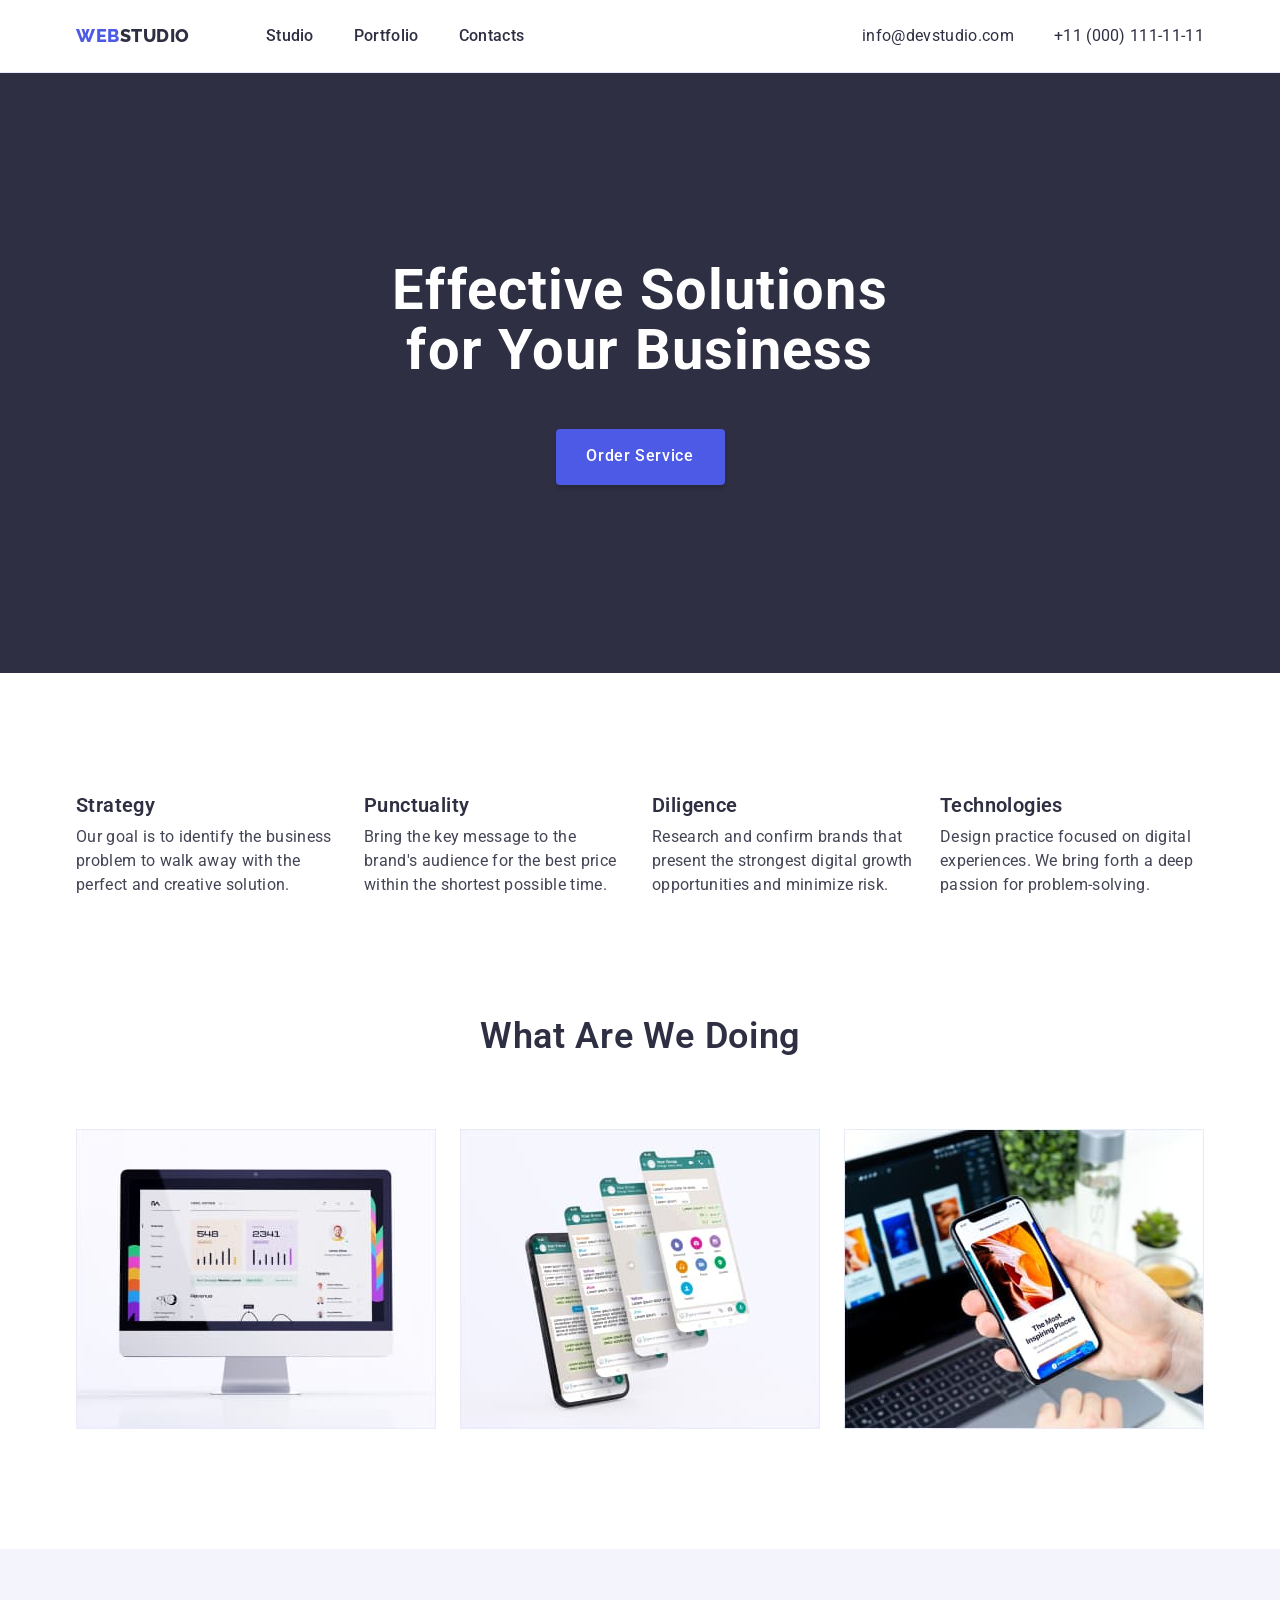
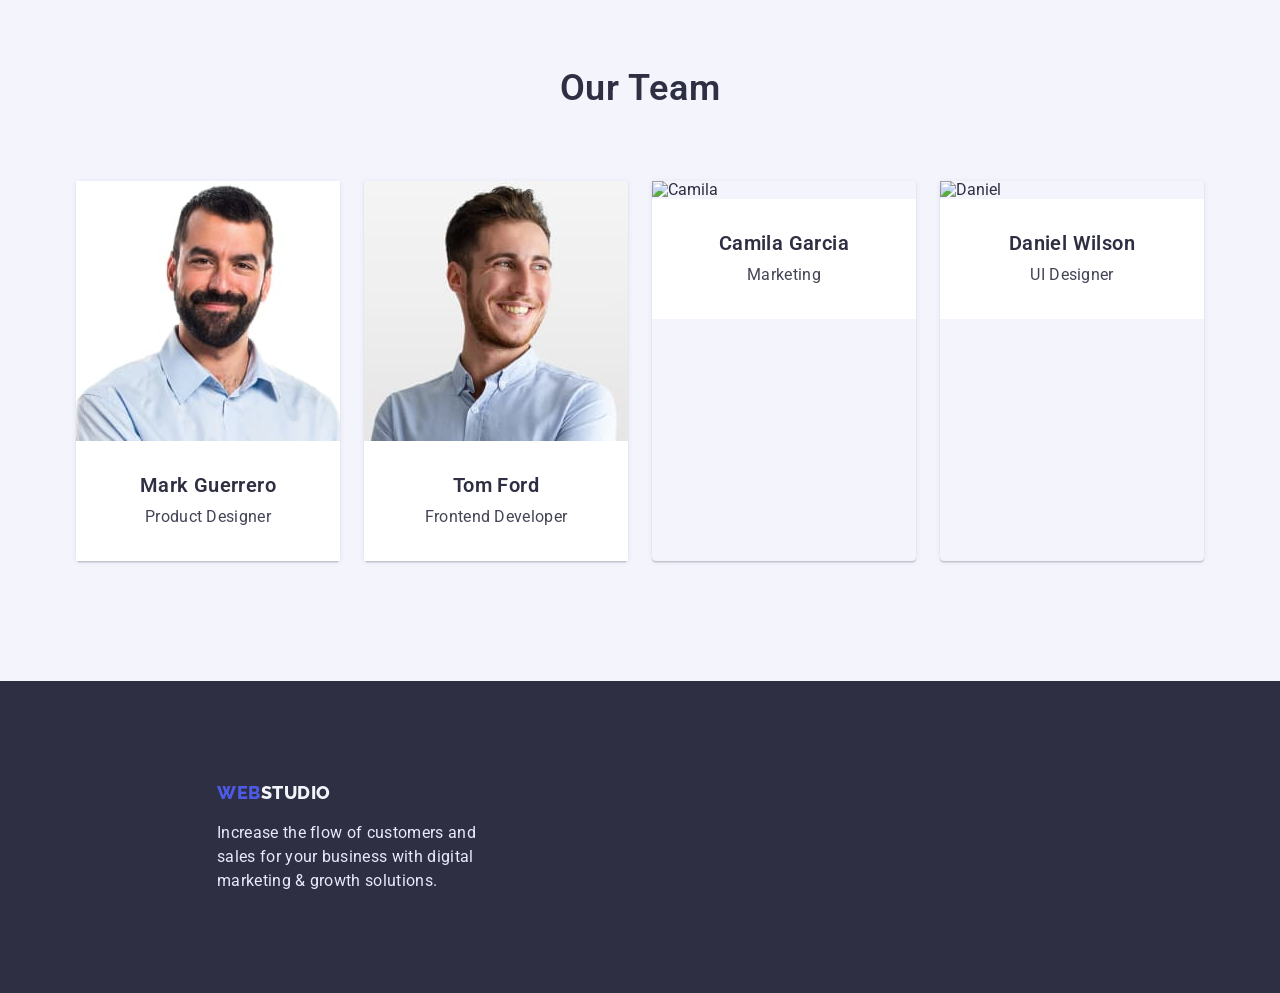
==== index.html @ 02eb0df7 "update index and partfolio files" ====
<!DOCTYPE html>
<html lang="en">
  <head>
    <meta charset="UTF-8" />
    <meta http-equiv="X-UA-Compatible" content="IE=edge" />
    <meta name="viewport" content="width=device-width, initial-scale=1.0" />
    <title>Document</title>
    <link rel="preconnect" href="https://fonts.googleapis.com" />
    <link rel="preconnect" href="https://fonts.gstatic.com" crossorigin />
    <link
      href="https://fonts.googleapis.com/css2?family=Raleway:wght@800&family=Roboto:wght@400;500;700;900&display=swap"
      rel="stylesheet"
    />
    <link
      rel="stylesheet"
      href="https://cdn.jsdelivr.net/npm/modern-normalize@1.1.0/modern-normalize.min.css"
    />
    <link rel="stylesheet" href="./css/modern-normalize.css" />
    <link rel="stylesheet" href="./css/styles.css" />
  </head>
  <body>
    <!-- Header -->
    <header class="main-header">
      <div class="container header-container">
        <nav class="page-nav">
          <a class="logo link list" href="./index.html"
            ><span class="web">WEB</span><span class="studio">STUDIO</span>
          </a>
          <ul class="menu list">
            <li class="menu-item">
              <a class="menu-link link" href="./index.html">Studio</a>
            </li>
            <li class="menu-item">
              <a class="menu-link link" href="./portfolio.html">Portfolio</a>
            </li>
            <li class="menu-item">
              <a class="menu-link link" href="">Contacts</a>
            </li>
          </ul>
        </nav>
        <ul class="contacts list">
          <li class="contact-item">
            <a class="contact-mail link" href="">info@devstudio.com</a>
          </li>
          <li class="contact-item">
            <a class="contact-tel link" href="">+11 (000) 111-11-11</a>
          </li>
        </ul>
      </div>
    </header>
    <main>
      <!-- HERO -->
      <section class="hero">
        <div class="container hero-container">
          <h1 class="hero-title">Effective Solutions for Your Business</h1>
          <button class="modal-btn" type="button">Order Service</button>
        </div>
      </section>

      <!-- VALUES -->
      <section class="values">
        <div class="values-con container">
          <!-- <h2 class="values-main-title">Our values</h2> -->
          <ul class="values-list list">
            <li class="values-item">
              <h3 class="values-title">Strategy</h3>
              <p class="values-text">
                Our goal is to identify the business problem to walk away with
                the perfect and creative solution.
              </p>
            </li>

            <li class="values-item">
              <h3 class="values-title">Punctuality</h3>
              <p class="values-text">
                Bring the key message to the brand's audience for the best price
                within the shortest possible time.
              </p>
            </li>

            <li class="values-item">
              <h3 class="values-title">Diligence</h3>
              <p class="values-text">
                Research and confirm brands that present the strongest digital
                growth opportunities and minimize risk.
              </p>
            </li>
            <li class="values-item">
              <h3 class="values-title">Technologies</h3>
              <p class="values-text">
                Design practice focused on digital experiences. We bring forth a
                deep passion for problem-solving.
              </p>
            </li>
          </ul>
        </div>
      </section>

      <!-- SERVICES -->
      <section class="services">
        <div class="services-cont container">
          <h2 class="services-main-title">What are we doing</h2>
          <ul class="services-list list">
            <li class="services-item">
              <a href=""
                ><img src="./images/computer.jpg" alt="computer" width="360" />
              </a>
            </li>
            <li class="services-item">
              <a href=""
                ><img src="./images/soft.jpg" alt="soft" width="360" />
              </a>
            </li>
            <li class="services-item">
              <a class="services-link" href=""
                ><img
                  src="./images/phonehand.jpg"
                  alt="phonehand"
                  width="360"
                />
              </a>
            </li>
          </ul>
        </div>
      </section>
      <!-- OUR TEAM -->
      <section class="team">
        <div class="team-cont container">
          <h2 class="team-title">Our Team</h2>
          <ul class="team-list list">
            <li class="team-item">
              <img src="./images/mark.jpg" alt="Mark" width="264" />
              <div class="team-background">
                <h3 class="team-name">Mark Guerrero</h3>
                <p class="team-position">Product Designer</p>
              </div>
            </li>
            <li class="team-item">
              <img src="./images/tom.jpg" alt="Tom" width="264" />
              <div class="team-background">
                <h3 class="team-name">Tom Ford</h3>
                <p class="team-position">Frontend Developer</p>
              </div>
            </li>
            <li class="team-item">
              <img src="./images/Camila.jpg" alt="Camila" width="264" />
              <div class="team-background">
                <h3 class="team-name">Camila Garcia</h3>
                <p class="team-position">Marketing</p>
              </div>
            </li>
            <li class="team-item">
              <img src="./images/Daniel.jpg" alt="Daniel" width="264" />
              <div class="team-background">
                <h3 class="team-name">Daniel Wilson</h3>
                <p class="team-position">UI Designer</p>
              </div>
            </li>
          </ul>
        </div>
      </section>
    </main>
    <!-- FOOTER -->
    <footer class="footer">
      <div class="footer-cont container">
        <a class="logo link list" href="./index.html"
          ><span class="web">WEB</span
          ><span class="footer-studio">STUDIO </span>
        </a>
        <p class="footer-text">
          Increase the flow of customers and <br />
          sales for your business with digital <br />
          marketing & growth solutions.
        </p>
      </div>
    </footer>
  </body>
</html>
---- css/styles.css ----
:root {
  --primary-font: "Roboto", sans-serif;
  --secondary-font: "Raleway", sans-serif;
  --primary-text-color: #2e2f42;
  --secondary-text-color: #434455;
}

h1,
h2,
h3,
h4,
p {
  margin: 0;
}

ul,
ol {
  margin: 0;
  padding-left: 0;
}

img {
  display: block;
}

button {
  cursor: pointer;
}
.list {
  list-style: none;
}
.link {
  text-decoration: none;
}

body {
  font-family: var(--primary-font);
  color: var(--primary-text-color);
}

.container {
  width: 1158px;
  margin: 0 auto;
  padding-left: 15px;
  padding-right: 15px;
}
/* HEADER */
/* _____________________________ */
.main-header {
  background-color: #ffffff;
  border-bottom: 1px solid #e7e9fc;
}

.header-container {
  padding-top: 24px;
  padding-bottom: 24px;
  display: flex;
  align-items: center;
}
.page-nav {
  display: flex;
  align-items: center;
}

.menu {
  display: flex;
  margin-left: 76px;
}

.menu-item:not(:last-child) {
  margin-right: 40px;
}

.menu-link {
  font-weight: 500;
  font-size: 16px;
  line-height: 1.5;
  letter-spacing: 0.02em;
  color: var(--primary-text-color);
}

.menu-link:hover,
.menu-link:focus {
  color: #4d5ae5;
}
.logo {
  font-family: var(--secondary-font);
  font-weight: 800;
  font-size: 18px;
  line-height: 1.33;
  letter-spacing: 0.03em;
  text-transform: uppercase;
}
.web {
  color: #4d5ae5;
}

.studio {
  color: var(--primary-text-color);
}

.contacts {
  display: flex;
  align-items: center;
  margin-left: auto;
}

.contact-item:not(:last-child) {
  margin-right: 40px;
}

.contact-mail,
.contact-tel {
  color: var(--primary-text-color);
  font-size: 16px;
  line-height: 1.5;
  letter-spacing: 0.02em;
}
.contact-mail:hover,
.contact-mail:focus {
  color: #4d5ae5;
}

.contact-tel:hover,
.contact-tel:focus {
  color: #4d5ae5;
}

/* HERO -======================================*/
.hero {
  background: #2e2f42;
}

.hero-container {
  text-align: center;
  padding-bottom: 188px;
  padding-top: 188px;
}

.hero-title {
  font-weight: 700;
  font-size: 56px;
  line-height: 1.07;
  letter-spacing: 0.02em;
  color: #ffffff;
  max-width: 496px;
  margin-right: auto;
  margin-left: auto;
  margin-bottom: 48px;
}

.modal-btn {
  display: inline-block;
  min-width: 169px;
  height: 56px;
  box-shadow: 0px 4px 4px rgba(0, 0, 0, 0.15);
  border-radius: 4px;
  font-weight: 500;
  font-size: 16px;
  line-height: 1.18;
  border-color: transparent;
  letter-spacing: 0.04em;
  color: #ffffff;
  background: #4d5ae5;
}

.modal-btn:hover,
.modal-btn:focus {
  background-color: #404bbf;
}
/* VALUES ======================================*/

.values-list {
  display: flex;
  padding-top: 120px;
  padding-bottom: 120px;
  justify-content: space-between;
}
.values-item {
  width: 264px;
}

.values-title {
  font-weight: 600;
  font-size: 20px;
  line-height: 1.2;
  letter-spacing: 0.02em;
  color: var(--primary-text-color);
}

.values-text {
  font-size: 16px;
  line-height: 1.5;
  letter-spacing: 0.02em;
  color: var(--secondary-text-color);
  padding-top: 8px;
}

/* SERVICES ========================================*/
.services-list {
  display: flex;
  padding-top: 0px;
  padding-bottom: 120px;
}
.services-item {
  margin-right: 24px;
}

.services-item:not(:last-child) {
  margin-right: 24px;
}

.services-main-title {
  font-weight: 600;
  font-size: 36px;
  line-height: 1.11;
  text-align: center;
  letter-spacing: 0.02em;
  text-transform: capitalize;
  color: var(--primary-text-color);
  margin-bottom: 72px;
}

/* TEAM =====================================*/
.team {
  background: #f4f4fd;
}

.team-cont {
  padding-top: 120px;
  padding-bottom: 120px;
}
.team-list {
  display: flex;
}
.team-item {
  margin-right: 24px;
  box-shadow: 0px 1px 6px rgba(46, 47, 66, 0.08),
    0px 1px 1px rgba(46, 47, 66, 0.16), 0px 2px 1px rgba(46, 47, 66, 0.08);
  border-radius: 0px 0px 4px 4px;
}

.team-item:not(:last-child) {
  margin-right: 24px;
}

.team-title {
  font-weight: 600;
  font-size: 36px;
  line-height: 1.11;
  text-align: center;
  letter-spacing: 0.02em;
  text-transform: capitalize;
  color: var(--primary-text-color);
  margin-bottom: 72px;
}

.team-name {
  font-weight: 600;
  font-size: 20px;
  line-height: 1.2;
  text-align: center;
  letter-spacing: 0.02em;
  color: var(--primary-text-color);
  padding-top: 32px;
  margin-bottom: 8px;
  background-color: #fff;
}

.team-position {
  font-size: 16px;
  line-height: 1.5;
  text-align: center;
  letter-spacing: 0.02em;
  color: var(--secondary-text-color);
  padding-bottom: 32px;
  background-color: #ffffff;
}
.team-background {
  background-color: #fff;
}
/* FOOTER ====================================*/
.footer {
  background: #2e2f42;
}
.footer-cont {
  padding-top: 100px;
  padding-bottom: 100px;
  padding-left: 156px;
}

.footer-studio {
  color: #f4f4fd;
}

.footer-text {
  font-size: 16px;
  line-height: 1.5;
  letter-spacing: 0.02em;
  color: #e7e9fc;
  margin-top: 16px;
}

/* -==========PORTFOLIO-==========
==================================== */

/* SERVICES================= */

.services-port-cont {
  padding-top: 69px;
  padding-bottom: 72px;
}

.services-port-item {
  display: flex;
  justify-content: center;
  align-items: center;
}

.service-port-btn:not(:last-child) {
  margin-right: 24px;
}
.service-btn {
  display: block;
  padding-top: 12px;
  padding-bottom: 12px;
  padding-left: 24px;
  padding-right: 24px;
  font-weight: 600;
  font-size: 16px;
  line-height: 1.5;
  align-items: center;
  text-align: center;
  letter-spacing: 0.04em;
  color: #4d5ae5;
  background: #f4f4fd;
  border: transparent;
  border: 1px solid #e7e9fc;
  border-radius: 4px;
}

.service-btn:hover,
.service-btn:focus {
  background: #4d5ae5;
  color: #ffffff;
}

.hidden {
  visibility: hidden;
}
/* PRODUCTS! ========================= */

.products-cont {
  padding-bottom: 120px;
}

.product-list {
  display: flex;
  flex-wrap: wrap;
  align-items: center;
}

.product-item {
  width: 360px;
  margin-right: 24px;
  margin-bottom: 48px;
  border: 1px solid #e7e9fc;
}
.product-img {
  display: block;
  padding-bottom: 32px;
}

.product-item:nth-child(3n) {
  margin-right: 0;
}
.product-item:nth-last-child(-n + 3) {
  margin-bottom: 0;
}
.product-title {
  padding-bottom: 8px;
  padding-left: 16px;
  font-weight: 600;
  font-size: 20px;
  line-height: 1.2;
  letter-spacing: 0.02em;
  color: var(--primary-text-color);
}

.product-text {
  padding-bottom: 32px;
  padding-left: 16px;
  font-size: 16px;
  line-height: 1.5;
  letter-spacing: 0.02em;
  color: var(--secondary-text-color);
}
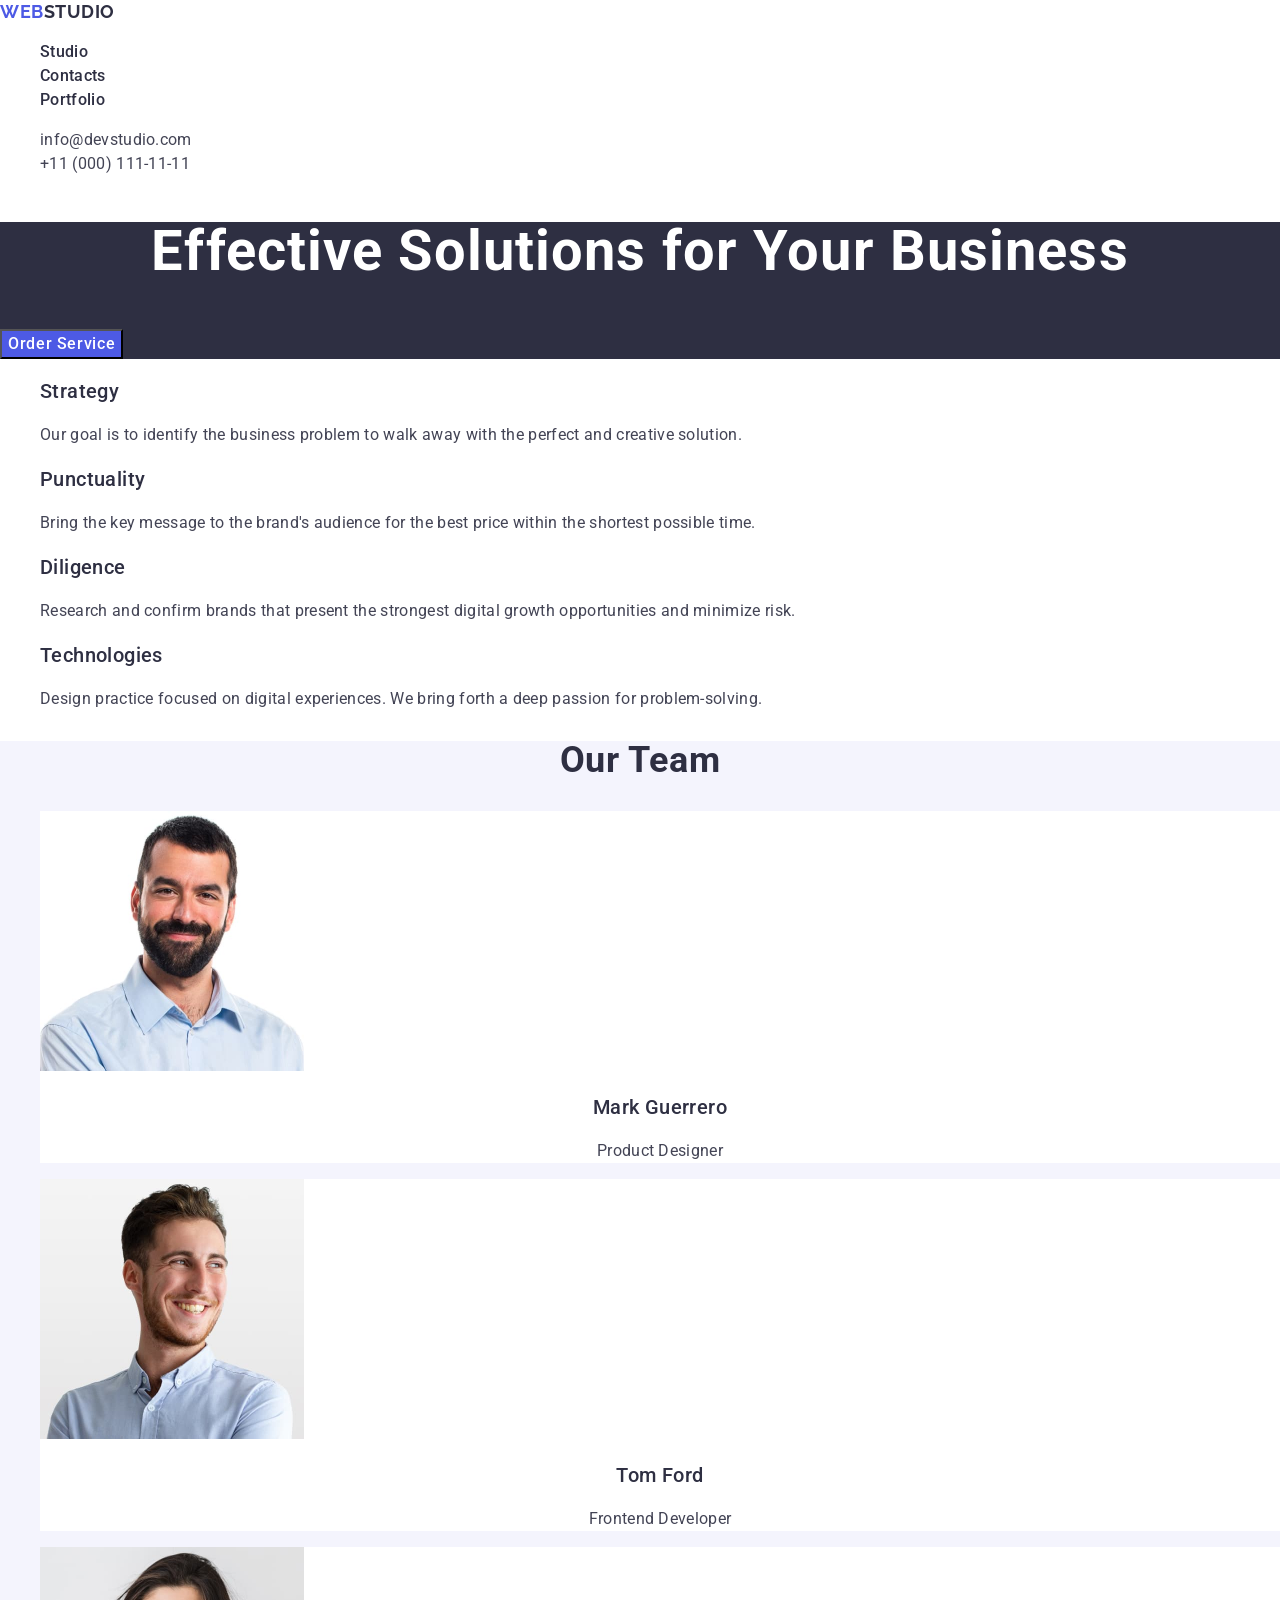
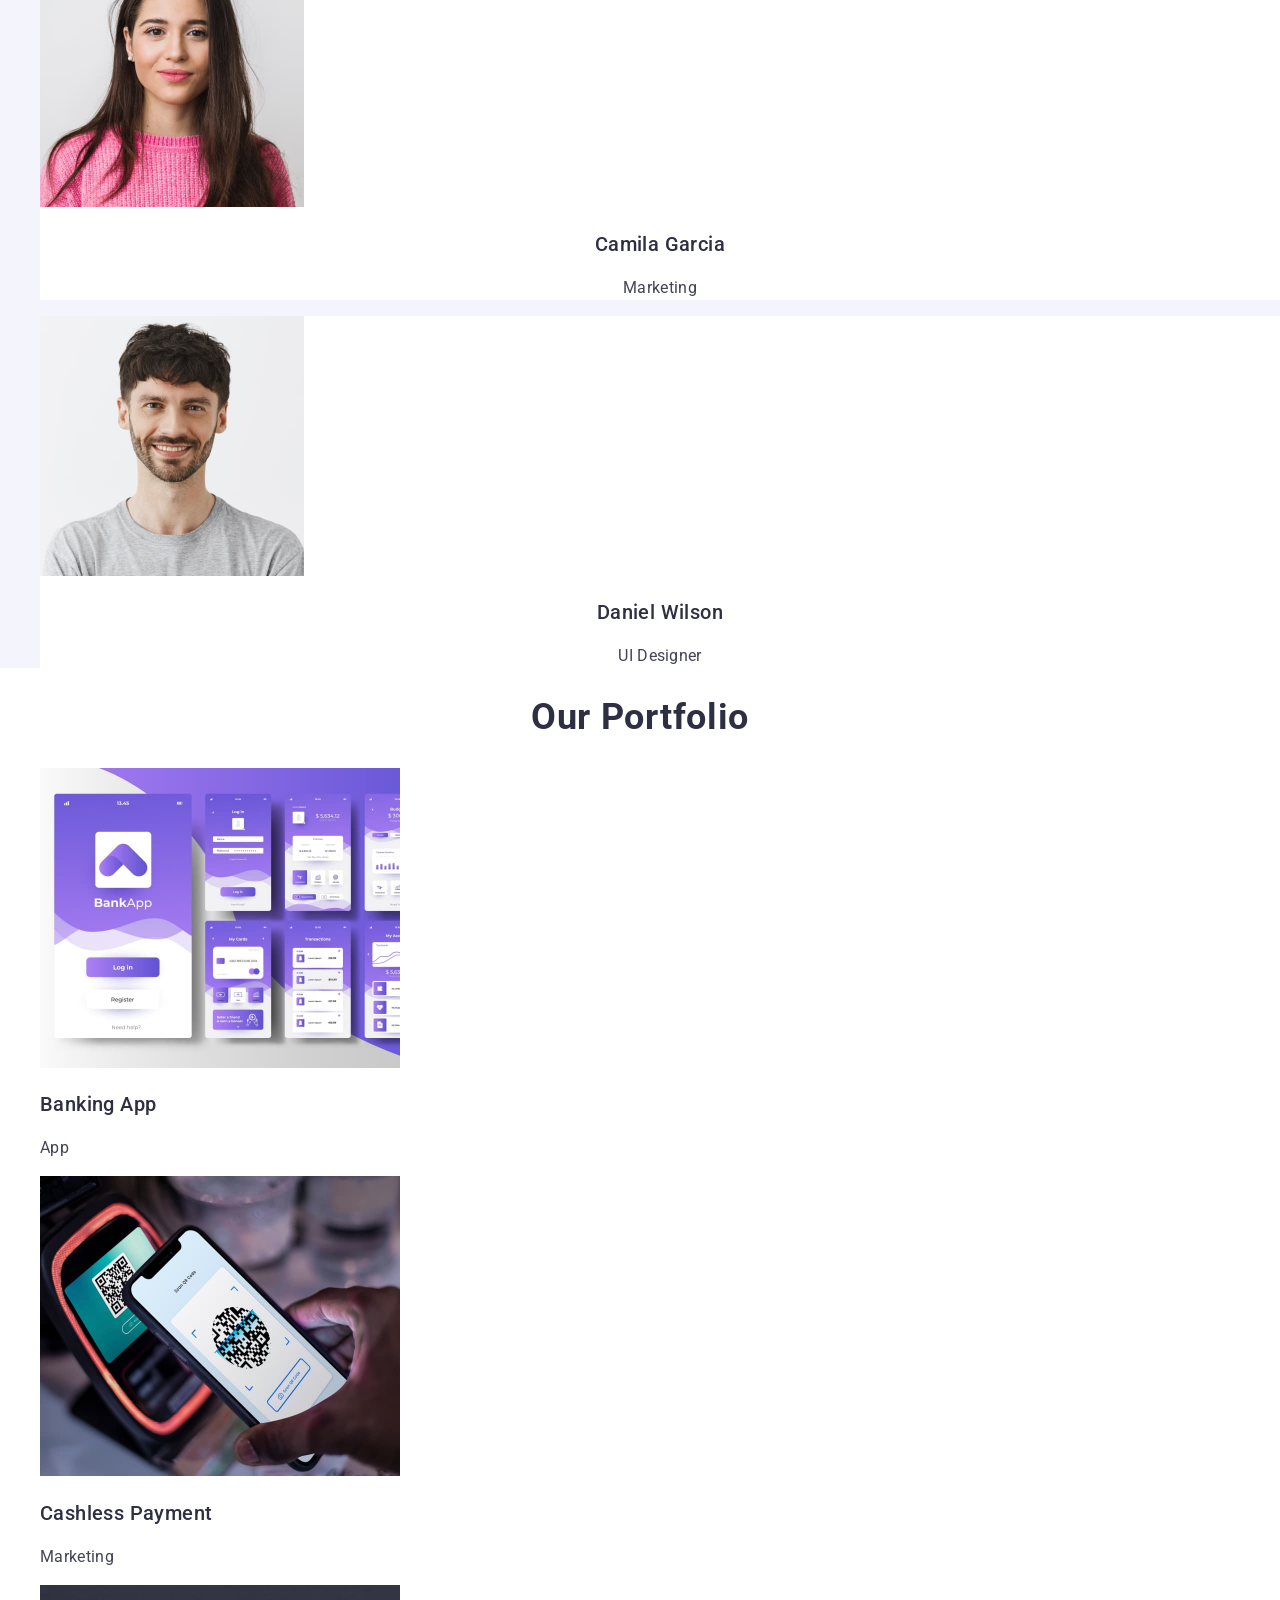
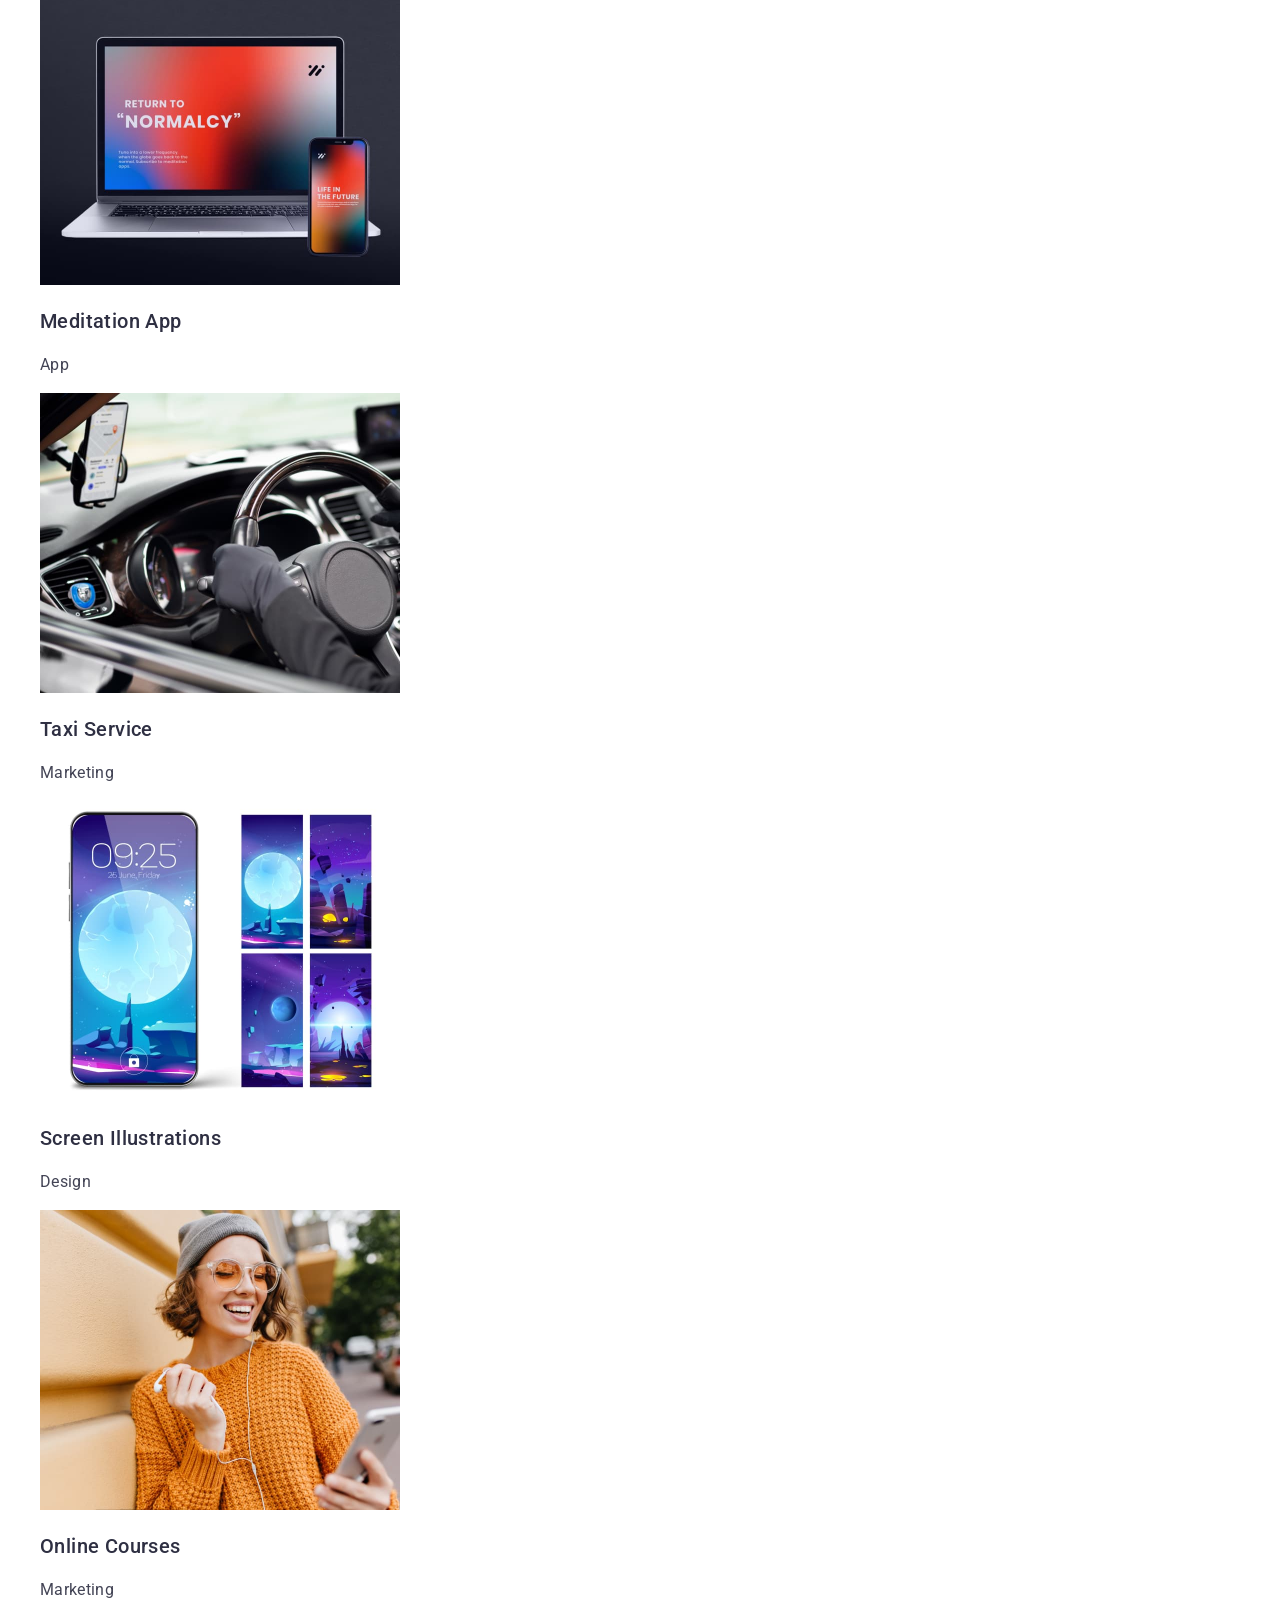
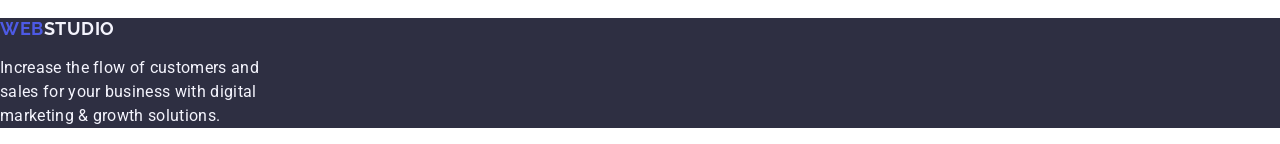
==== commit a25c7ec9: "Initial commit" ====
--- a/index.html
+++ b/index.html
@@ -2,177 +2,210 @@
 <html lang="en">
   <head>
     <meta charset="UTF-8" />
-    <meta http-equiv="X-UA-Compatible" content="IE=edge" />
-    <meta name="viewport" content="width=device-width, initial-scale=1.0" />
-    <title>Document</title>
     <link rel="preconnect" href="https://fonts.googleapis.com" />
     <link rel="preconnect" href="https://fonts.gstatic.com" crossorigin />
     <link
-      href="https://fonts.googleapis.com/css2?family=Raleway:wght@800&family=Roboto:wght@400;500;700;900&display=swap"
+      href="https://fonts.googleapis.com/css2?family=Roboto:wght@400;500;700&display=swap"
       rel="stylesheet"
     />
+    <link rel="preconnect" href="https://fonts.googleapis.com" />
+    <link rel="preconnect" href="https://fonts.gstatic.com" crossorigin />
+    <link
+      href="https://fonts.googleapis.com/css2?family=Raleway:ital,wght@0,100..900;1,100..900&family=Roboto:wght@400;500;700&display=swap"
+      rel="stylesheet"
+    />
+    <meta name="viewport" content="width=device-width, initial-scale=1.0" />
+    <title>Document</title>
     <link
       rel="stylesheet"
-      href="https://cdn.jsdelivr.net/npm/modern-normalize@1.1.0/modern-normalize.min.css"
+      href="https://cdnjs.cloudflare.com/ajax/libs/modern-normalize/2.0.0/modern-normalize.min.css"
+      integrity="sha512-4xo8blKMVCiXpTaLzQSLSw3KFOVPWhm/TRtuPVc4WG6kUgjH6J03IBuG7JZPkcWMxJ5huwaBpOpnwYElP/m6wg=="
+      crossorigin="anonymous"
+      referrerpolicy="no-referrer"
     />
-    <link rel="stylesheet" href="./css/modern-normalize.css" />
     <link rel="stylesheet" href="./css/styles.css" />
   </head>
   <body>
-    <!-- Header -->
-    <header class="main-header">
-      <div class="container header-container">
-        <nav class="page-nav">
-          <a class="logo link list" href="./index.html"
-            ><span class="web">WEB</span><span class="studio">STUDIO</span>
-          </a>
-          <ul class="menu list">
-            <li class="menu-item">
-              <a class="menu-link link" href="./index.html">Studio</a>
-            </li>
-            <li class="menu-item">
-              <a class="menu-link link" href="./portfolio.html">Portfolio</a>
-            </li>
-            <li class="menu-item">
-              <a class="menu-link link" href="">Contacts</a>
-            </li>
-          </ul>
-        </nav>
-        <ul class="contacts list">
-          <li class="contact-item">
-            <a class="contact-mail link" href="">info@devstudio.com</a>
-          </li>
-          <li class="contact-item">
-            <a class="contact-tel link" href="">+11 (000) 111-11-11</a>
-          </li>
-        </ul>
-      </div>
+    <!-- HEADER -->
+    <header class="page-header">
+      <nav class="nav">
+        <a href="./index.html" class="logo"
+          >Web<span class="logo-name">Studio</span></a
+        >
+        <ul class="menu">
+          <li class="menu-item">
+            <a href="./index.html" class="menu-link" target="_blank">Studio</a>
+          </li>
+          <li class="menu-item">
+            <a href="" class="menu-link" target="_blank">Contacts</a>
+          </li>
+          <li class="menu-item">
+            <a href="" class="menu-link" target="_blank">Portfolio</a>
+          </li>
+        </ul>
+      </nav>
+      <address class="address">
+        <ul class="address-list">
+          <li class="address-item">
+            <a href="mailto:info@devstudio.com" class="address-link"
+              >info@devstudio.com</a
+            >
+          </li>
+          <li class="address-item">
+            <a class="address-link" href="tel:+110001111111"
+              >+11 (000) 111-11-11</a
+            >
+          </li>
+        </ul>
+      </address>
     </header>
+    <!-- HERO -->
     <main>
-      <!-- HERO -->
       <section class="hero">
-        <div class="container hero-container">
-          <h1 class="hero-title">Effective Solutions for Your Business</h1>
-          <button class="modal-btn" type="button">Order Service</button>
-        </div>
+        <h1 class="title-hero">Effective Solutions for Your Business</h1>
+        <button class="button-hero" type="button">Order Service</button>
       </section>
 
       <!-- VALUES -->
       <section class="values">
-        <div class="values-con container">
-          <!-- <h2 class="values-main-title">Our values</h2> -->
-          <ul class="values-list list">
-            <li class="values-item">
-              <h3 class="values-title">Strategy</h3>
-              <p class="values-text">
-                Our goal is to identify the business problem to walk away with
-                the perfect and creative solution.
-              </p>
-            </li>
-
-            <li class="values-item">
-              <h3 class="values-title">Punctuality</h3>
-              <p class="values-text">
-                Bring the key message to the brand's audience for the best price
-                within the shortest possible time.
-              </p>
-            </li>
-
-            <li class="values-item">
-              <h3 class="values-title">Diligence</h3>
-              <p class="values-text">
-                Research and confirm brands that present the strongest digital
-                growth opportunities and minimize risk.
-              </p>
-            </li>
-            <li class="values-item">
-              <h3 class="values-title">Technologies</h3>
-              <p class="values-text">
-                Design practice focused on digital experiences. We bring forth a
-                deep passion for problem-solving.
-              </p>
-            </li>
-          </ul>
-        </div>
-      </section>
-
-      <!-- SERVICES -->
-      <section class="services">
-        <div class="services-cont container">
-          <h2 class="services-main-title">What are we doing</h2>
-          <ul class="services-list list">
-            <li class="services-item">
-              <a href=""
-                ><img src="./images/computer.jpg" alt="computer" width="360" />
-              </a>
-            </li>
-            <li class="services-item">
-              <a href=""
-                ><img src="./images/soft.jpg" alt="soft" width="360" />
-              </a>
-            </li>
-            <li class="services-item">
-              <a class="services-link" href=""
-                ><img
-                  src="./images/phonehand.jpg"
-                  alt="phonehand"
-                  width="360"
-                />
-              </a>
-            </li>
-          </ul>
-        </div>
+        <h2 hidden>Values</h2>
+        <ul class="values-menu">
+          <li class="values-item">
+            <h3 class="values-title">Strategy</h3>
+            <p class="values-text">
+              Our goal is to identify the business problem to walk away with the
+              perfect and creative solution.
+            </p>
+          </li>
+          <li class="values-item">
+            <h3 class="values-title">Punctuality</h3>
+            <p class="values-text">
+              Bring the key message to the brand's audience for the best price
+              within the shortest possible time.
+            </p>
+          </li>
+          <li class="values-item">
+            <h3 class="values-title">Diligence</h3>
+            <p class="values-text">
+              Research and confirm brands that present the strongest digital
+              growth opportunities and minimize risk.
+            </p>
+          </li>
+          <li class="values-item">
+            <h3 class="values-title">Technologies</h3>
+            <p class="values-text">
+              Design practice focused on digital experiences. We bring forth a
+              deep passion for problem-solving.
+            </p>
+          </li>
+        </ul>
       </section>
       <!-- OUR TEAM -->
       <section class="team">
-        <div class="team-cont container">
-          <h2 class="team-title">Our Team</h2>
-          <ul class="team-list list">
-            <li class="team-item">
-              <img src="./images/mark.jpg" alt="Mark" width="264" />
-              <div class="team-background">
-                <h3 class="team-name">Mark Guerrero</h3>
-                <p class="team-position">Product Designer</p>
-              </div>
-            </li>
-            <li class="team-item">
-              <img src="./images/tom.jpg" alt="Tom" width="264" />
-              <div class="team-background">
-                <h3 class="team-name">Tom Ford</h3>
-                <p class="team-position">Frontend Developer</p>
-              </div>
-            </li>
-            <li class="team-item">
-              <img src="./images/Camila.jpg" alt="Camila" width="264" />
-              <div class="team-background">
-                <h3 class="team-name">Camila Garcia</h3>
-                <p class="team-position">Marketing</p>
-              </div>
-            </li>
-            <li class="team-item">
-              <img src="./images/Daniel.jpg" alt="Daniel" width="264" />
-              <div class="team-background">
-                <h3 class="team-name">Daniel Wilson</h3>
-                <p class="team-position">UI Designer</p>
-              </div>
-            </li>
-          </ul>
-        </div>
+        <h2 class="title-team">Our Team</h2>
+        <ul class="team-list">
+          <li class="team-item">
+            <img
+              class="team-img"
+              src="./images/Mark.jpg"
+              alt="Mark photo"
+              width="264"
+              height="260"
+            />
+            <h3 class="team-name">Mark Guerrero</h3>
+            <p class="team-position">Product Designer</p>
+          </li>
+          <li class="team-item">
+            <img
+              class="team-img"
+              src="./images/Tom.jpg"
+              alt="Tom photo"
+              width="264"
+              height="260"
+            />
+            <h3 class="team-name">Tom Ford</h3>
+            <p class="team-position">Frontend Developer</p>
+          </li>
+
+          <li class="team-item">
+            <img
+              class="team-img"
+              src="./images/Camila.jpg"
+              alt="Camila photo"
+              width="264"
+              height="260"
+            />
+            <h3 class="team-name">Camila Garcia</h3>
+            <p class="team-position">Marketing</p>
+          </li>
+          <li class="team-item">
+            <img
+              class="team-img"
+              src="./images/Daniel.jpg"
+              alt="Daniel photo"
+              width="264"
+              height="260"
+            />
+            <h3 class="team-name">Daniel Wilson</h3>
+            <p class="team-position">UI Designer</p>
+          </li>
+        </ul>
+      </section>
+      <!-- OUR PORTFOLIO -->
+      <section class="partfolio">
+        <h2 class="portfolio-title">Our Portfolio</h2>
+        <ul class="portfolio-list">
+          <li class="portfolio-item">
+            <img src="./images/Bank.jpg" alt="Banking App" width="360" />
+
+            <h3 class="portfolio-subtitle">Banking App</h3>
+            <p class="portfolio-text">App</p>
+          </li>
+          <li class="portfolio-item">
+            <img src="./images/Cash.jpg" alt="Mobile phone" width="360" />
+
+            <h3 class="portfolio-subtitle">Cashless Payment</h3>
+            <p class="portfolio-text">Marketing</p>
+          </li>
+
+          <li class="portfolio-item">
+            <img src="./images/Meditation.jpg" alt="Laptop" width="360" />
+
+            <h3 class="portfolio-subtitle">Meditation App</h3>
+            <p class="portfolio-text">App</p>
+          </li>
+
+          <li class="portfolio-item">
+            <img src="./images/Taxi.jpg" alt="Car" width="360" />
+
+            <h3 class="portfolio-subtitle">Taxi Service</h3>
+            <p class="portfolio-text">Marketing</p>
+          </li>
+          <li class="portfolio-item">
+            <img src="./images/Screen.jpg" alt="Devided screen" width="360" />
+
+            <h3 class="portfolio-subtitle">Screen Illustrations</h3>
+            <p class="portfolio-text">Design</p>
+          </li>
+          <li class="portfolio-item">
+            <img src="./images/Courses.jpg" alt="Girl" width="360" />
+
+            <h3 class="portfolio-subtitle">Online Courses</h3>
+            <p class="portfolio-text">Marketing</p>
+          </li>
+        </ul>
       </section>
     </main>
     <!-- FOOTER -->
     <footer class="footer">
-      <div class="footer-cont container">
-        <a class="logo link list" href="./index.html"
-          ><span class="web">WEB</span
-          ><span class="footer-studio">STUDIO </span>
-        </a>
-        <p class="footer-text">
-          Increase the flow of customers and <br />
-          sales for your business with digital <br />
-          marketing & growth solutions.
-        </p>
-      </div>
+      <a href="./index.html" class="logo"
+        >Web<span class="logo-footer">Studio</span></a
+      >
+      <p class="footer-text">
+        Increase the flow of customers and <br />
+        sales for your business with digital<br />
+        marketing & growth solutions.
+      </p>
     </footer>
   </body>
 </html>
--- a/css/styles.css
+++ b/css/styles.css
@@ -1,397 +1,196 @@
-:root {
-  --primary-font: "Roboto", sans-serif;
-  --secondary-font: "Raleway", sans-serif;
-  --primary-text-color: #2e2f42;
-  --secondary-text-color: #434455;
+body {
+  font-family: "Roboto", sans-serif;
+  color: #434455;
+  background-color: #ffffff;
 }
 
-h1,
-h2,
-h3,
-h4,
-p {
-  margin: 0;
+ol,
+ul {
+  list-style: none;
+}
+a {
+  text-decoration: none;
+}
+/* HEADER */
+.logo {
+  font-family: "Raleway", sans-serif;
+  font-size: 18px;
+  font-weight: 700;
+  line-height: 1.17;
+  letter-spacing: 0.03em;
+  text-transform: uppercase;
+  color: #4d5ae5;
 }
 
-ul,
-ol {
-  margin: 0;
-  padding-left: 0;
-}
-
-img {
-  display: block;
-}
-
-button {
-  cursor: pointer;
-}
-.list {
-  list-style: none;
-}
-.link {
-  text-decoration: none;
-}
-
-body {
-  font-family: var(--primary-font);
-  color: var(--primary-text-color);
-}
-
-.container {
-  width: 1158px;
-  margin: 0 auto;
-  padding-left: 15px;
-  padding-right: 15px;
-}
-/* HEADER */
-/* _____________________________ */
-.main-header {
-  background-color: #ffffff;
-  border-bottom: 1px solid #e7e9fc;
-}
-
-.header-container {
-  padding-top: 24px;
-  padding-bottom: 24px;
-  display: flex;
-  align-items: center;
-}
-.page-nav {
-  display: flex;
-  align-items: center;
-}
-
-.menu {
-  display: flex;
-  margin-left: 76px;
-}
-
-.menu-item:not(:last-child) {
-  margin-right: 40px;
+.logo-name {
+  font-family: "Raleway", sans-serif;
+  font-size: 18px;
+  font-weight: 700;
+  line-height: 1.333;
+  letter-spacing: 0.03em;
+  text-transform: uppercase;
+  color: #2e2f42;
 }
 
 .menu-link {
+  font-size: 16px;
   font-weight: 500;
-  font-size: 16px;
   line-height: 1.5;
   letter-spacing: 0.02em;
-  color: var(--primary-text-color);
+  color: #2e2f42;
 }
 
-.menu-link:hover,
-.menu-link:focus {
-  color: #4d5ae5;
-}
-.logo {
-  font-family: var(--secondary-font);
-  font-weight: 800;
-  font-size: 18px;
-  line-height: 1.33;
-  letter-spacing: 0.03em;
-  text-transform: uppercase;
-}
-.web {
-  color: #4d5ae5;
+.menu-item .menu-link:focus,
+.menu-item .menu-link:hover {
+  color: #404bbf;
 }
 
-.studio {
-  color: var(--primary-text-color);
+.menu-item .menu-link:active {
+  color: #404bbf;
+  text-decoration: underline;
 }
 
-.contacts {
-  display: flex;
-  align-items: center;
-  margin-left: auto;
+.address {
+  font-style: normal;
 }
 
-.contact-item:not(:last-child) {
-  margin-right: 40px;
+.address-link {
+  font-size: 16px;
+  font-weight: 400;
+  line-height: 1.5;
+  letter-spacing: 0.02em;
+  color: #434455;
 }
 
-.contact-mail,
-.contact-tel {
-  color: var(--primary-text-color);
-  font-size: 16px;
-  line-height: 1.5;
-  letter-spacing: 0.02em;
-}
-.contact-mail:hover,
-.contact-mail:focus {
-  color: #4d5ae5;
+.address-link:hover,
+.address-link:focus {
+  color: #404bbf;
 }
 
-.contact-tel:hover,
-.contact-tel:focus {
-  color: #4d5ae5;
+.hero {
+  background-color: #2e2f42;
+}
+.title-hero {
+  font-size: 56px;
+  font-weight: 700;
+  line-height: 1.07;
+  letter-spacing: 0.02em;
+  text-align: center;
+  color: #fff;
 }
 
-/* HERO -======================================*/
-.hero {
-  background: #2e2f42;
+.button-hero {
+  font-size: 16px;
+  font-weight: 500;
+  line-height: 1.5;
+  letter-spacing: 0.04em;
+  background-color: #4d5ae5;
+  color: #fff;
+  cursor: pointer;
 }
 
-.hero-container {
-  text-align: center;
-  padding-bottom: 188px;
-  padding-top: 188px;
-}
-
-.hero-title {
-  font-weight: 700;
-  font-size: 56px;
-  line-height: 1.07;
-  letter-spacing: 0.02em;
-  color: #ffffff;
-  max-width: 496px;
-  margin-right: auto;
-  margin-left: auto;
-  margin-bottom: 48px;
-}
-
-.modal-btn {
-  display: inline-block;
-  min-width: 169px;
-  height: 56px;
-  box-shadow: 0px 4px 4px rgba(0, 0, 0, 0.15);
-  border-radius: 4px;
-  font-weight: 500;
-  font-size: 16px;
-  line-height: 1.18;
-  border-color: transparent;
-  letter-spacing: 0.04em;
-  color: #ffffff;
-  background: #4d5ae5;
-}
-
-.modal-btn:hover,
-.modal-btn:focus {
+.button-hero:focus,
+.button-hero:hover {
   background-color: #404bbf;
 }
-/* VALUES ======================================*/
-
-.values-list {
-  display: flex;
-  padding-top: 120px;
-  padding-bottom: 120px;
-  justify-content: space-between;
+/* VALUES */
+.values {
+  background-color: #ffffff;
 }
-.values-item {
-  width: 264px;
-}
-
 .values-title {
-  font-weight: 600;
   font-size: 20px;
+  font-weight: 500;
   line-height: 1.2;
   letter-spacing: 0.02em;
-  color: var(--primary-text-color);
+  color: #2e2f42;
 }
 
 .values-text {
   font-size: 16px;
+  font-weight: 400;
   line-height: 1.5;
   letter-spacing: 0.02em;
-  color: var(--secondary-text-color);
-  padding-top: 8px;
+  color: #434455;
 }
-
-/* SERVICES ========================================*/
-.services-list {
-  display: flex;
-  padding-top: 0px;
-  padding-bottom: 120px;
+/* OUR TEAM */
+.team {
+  background-color: #f4f4fd;
 }
-.services-item {
-  margin-right: 24px;
+.team-item {
+  background-color: #ffffff;
 }
-
-.services-item:not(:last-child) {
-  margin-right: 24px;
-}
-
-.services-main-title {
-  font-weight: 600;
+.title-team {
   font-size: 36px;
   line-height: 1.11;
-  text-align: center;
+  font-weight: 700;
   letter-spacing: 0.02em;
   text-transform: capitalize;
-  color: var(--primary-text-color);
-  margin-bottom: 72px;
-}
-
-/* TEAM =====================================*/
-.team {
-  background: #f4f4fd;
-}
-
-.team-cont {
-  padding-top: 120px;
-  padding-bottom: 120px;
-}
-.team-list {
-  display: flex;
-}
-.team-item {
-  margin-right: 24px;
-  box-shadow: 0px 1px 6px rgba(46, 47, 66, 0.08),
-    0px 1px 1px rgba(46, 47, 66, 0.16), 0px 2px 1px rgba(46, 47, 66, 0.08);
-  border-radius: 0px 0px 4px 4px;
-}
-
-.team-item:not(:last-child) {
-  margin-right: 24px;
-}
-
-.team-title {
-  font-weight: 600;
-  font-size: 36px;
-  line-height: 1.11;
   text-align: center;
-  letter-spacing: 0.02em;
-  text-transform: capitalize;
-  color: var(--primary-text-color);
-  margin-bottom: 72px;
+  color: #2e2f42;
 }
 
 .team-name {
-  font-weight: 600;
   font-size: 20px;
+  font-weight: 500;
   line-height: 1.2;
+  letter-spacing: 0.02em;
   text-align: center;
+  color: #2e2f42;
+}
+.team-position {
+  font-size: 16px;
+  font-weight: 400;
+  line-height: 1.5;
   letter-spacing: 0.02em;
-  color: var(--primary-text-color);
-  padding-top: 32px;
-  margin-bottom: 8px;
-  background-color: #fff;
+  text-align: center;
+  color: #434455;
+}
+/* OUR PORTFOLIO */
+.partfolio {
+  background-color: #ffffff;
+}
+.portfolio-title {
+  font-size: 36px;
+  font-weight: 700;
+  line-height: 1.11;
+  letter-spacing: 0.02em;
+  text-transform: capitalize;
+  text-align: center;
+  color: #2e2f42;
 }
 
-.team-position {
-  font-size: 16px;
-  line-height: 1.5;
-  text-align: center;
+.portfolio-subtitle {
+  font-size: 20px;
+  font-weight: 500;
+  line-height: 1.2;
   letter-spacing: 0.02em;
-  color: var(--secondary-text-color);
-  padding-bottom: 32px;
-  background-color: #ffffff;
-}
-.team-background {
-  background-color: #fff;
-}
-/* FOOTER ====================================*/
-.footer {
-  background: #2e2f42;
-}
-.footer-cont {
-  padding-top: 100px;
-  padding-bottom: 100px;
-  padding-left: 156px;
+  color: #2e2f42;
 }
 
-.footer-studio {
+.portfolio-text {
+  font-size: 16px;
+  font-weight: 400;
+  line-height: 1.5;
+  letter-spacing: 0.02em;
+  color: #434455;
+}
+/* FOOTER */
+.footer {
+  background-color: #2e2f42;
+}
+.logo-footer {
+  font-family: "Raleway", sans-serif;
+  font-size: 18px;
+  font-weight: 700;
+  line-height: 1.17;
+  letter-spacing: 0.03em;
+  text-transform: uppercase;
   color: #f4f4fd;
 }
-
 .footer-text {
   font-size: 16px;
+  font-weight: 400;
   line-height: 1.5;
   letter-spacing: 0.02em;
-  color: #e7e9fc;
-  margin-top: 16px;
+  color: #f4f4fd;
 }
-
-/* -==========PORTFOLIO-==========
-==================================== */
-
-/* SERVICES================= */
-
-.services-port-cont {
-  padding-top: 69px;
-  padding-bottom: 72px;
-}
-
-.services-port-item {
-  display: flex;
-  justify-content: center;
-  align-items: center;
-}
-
-.service-port-btn:not(:last-child) {
-  margin-right: 24px;
-}
-.service-btn {
-  display: block;
-  padding-top: 12px;
-  padding-bottom: 12px;
-  padding-left: 24px;
-  padding-right: 24px;
-  font-weight: 600;
-  font-size: 16px;
-  line-height: 1.5;
-  align-items: center;
-  text-align: center;
-  letter-spacing: 0.04em;
-  color: #4d5ae5;
-  background: #f4f4fd;
-  border: transparent;
-  border: 1px solid #e7e9fc;
-  border-radius: 4px;
-}
-
-.service-btn:hover,
-.service-btn:focus {
-  background: #4d5ae5;
-  color: #ffffff;
-}
-
-.hidden {
-  visibility: hidden;
-}
-/* PRODUCTS! ========================= */
-
-.products-cont {
-  padding-bottom: 120px;
-}
-
-.product-list {
-  display: flex;
-  flex-wrap: wrap;
-  align-items: center;
-}
-
-.product-item {
-  width: 360px;
-  margin-right: 24px;
-  margin-bottom: 48px;
-  border: 1px solid #e7e9fc;
-}
-.product-img {
-  display: block;
-  padding-bottom: 32px;
-}
-
-.product-item:nth-child(3n) {
-  margin-right: 0;
-}
-.product-item:nth-last-child(-n + 3) {
-  margin-bottom: 0;
-}
-.product-title {
-  padding-bottom: 8px;
-  padding-left: 16px;
-  font-weight: 600;
-  font-size: 20px;
-  line-height: 1.2;
-  letter-spacing: 0.02em;
-  color: var(--primary-text-color);
-}
-
-.product-text {
-  padding-bottom: 32px;
-  padding-left: 16px;
-  font-size: 16px;
-  line-height: 1.5;
-  letter-spacing: 0.02em;
-  color: var(--secondary-text-color);
-}
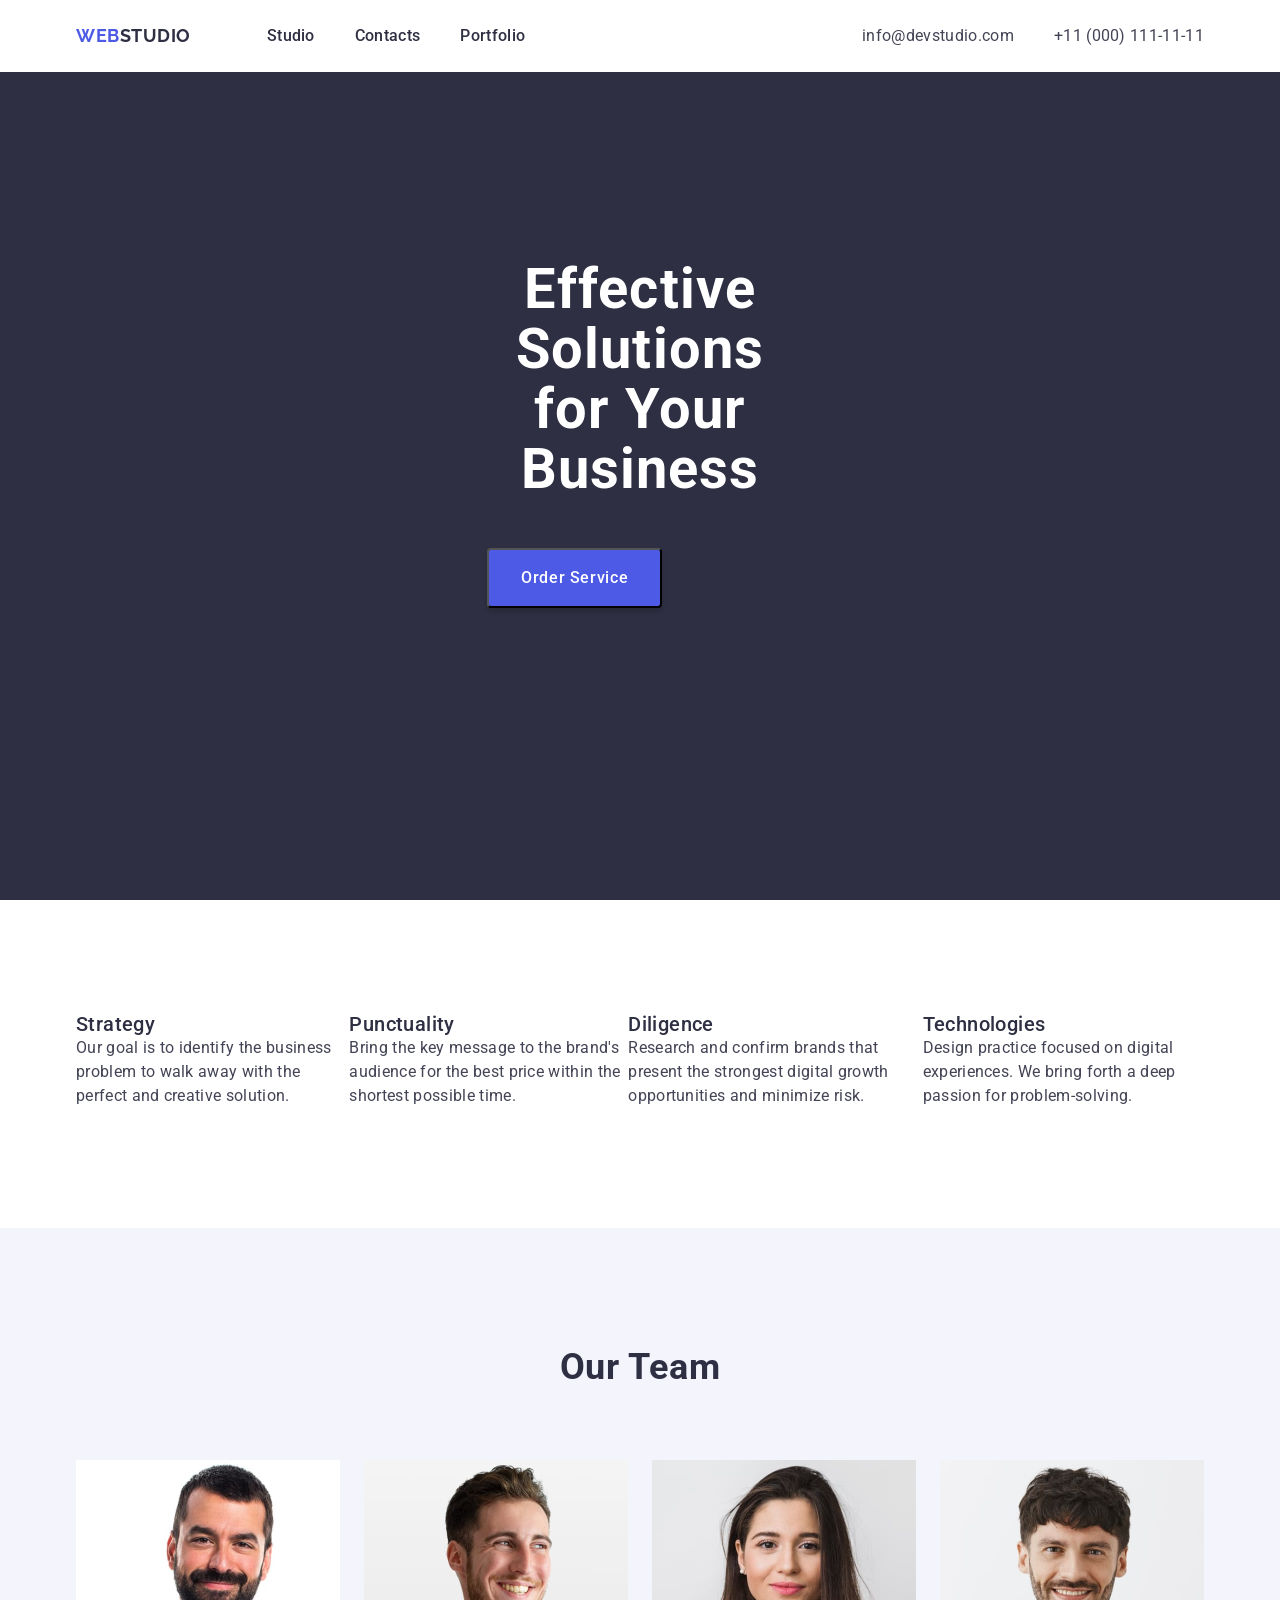
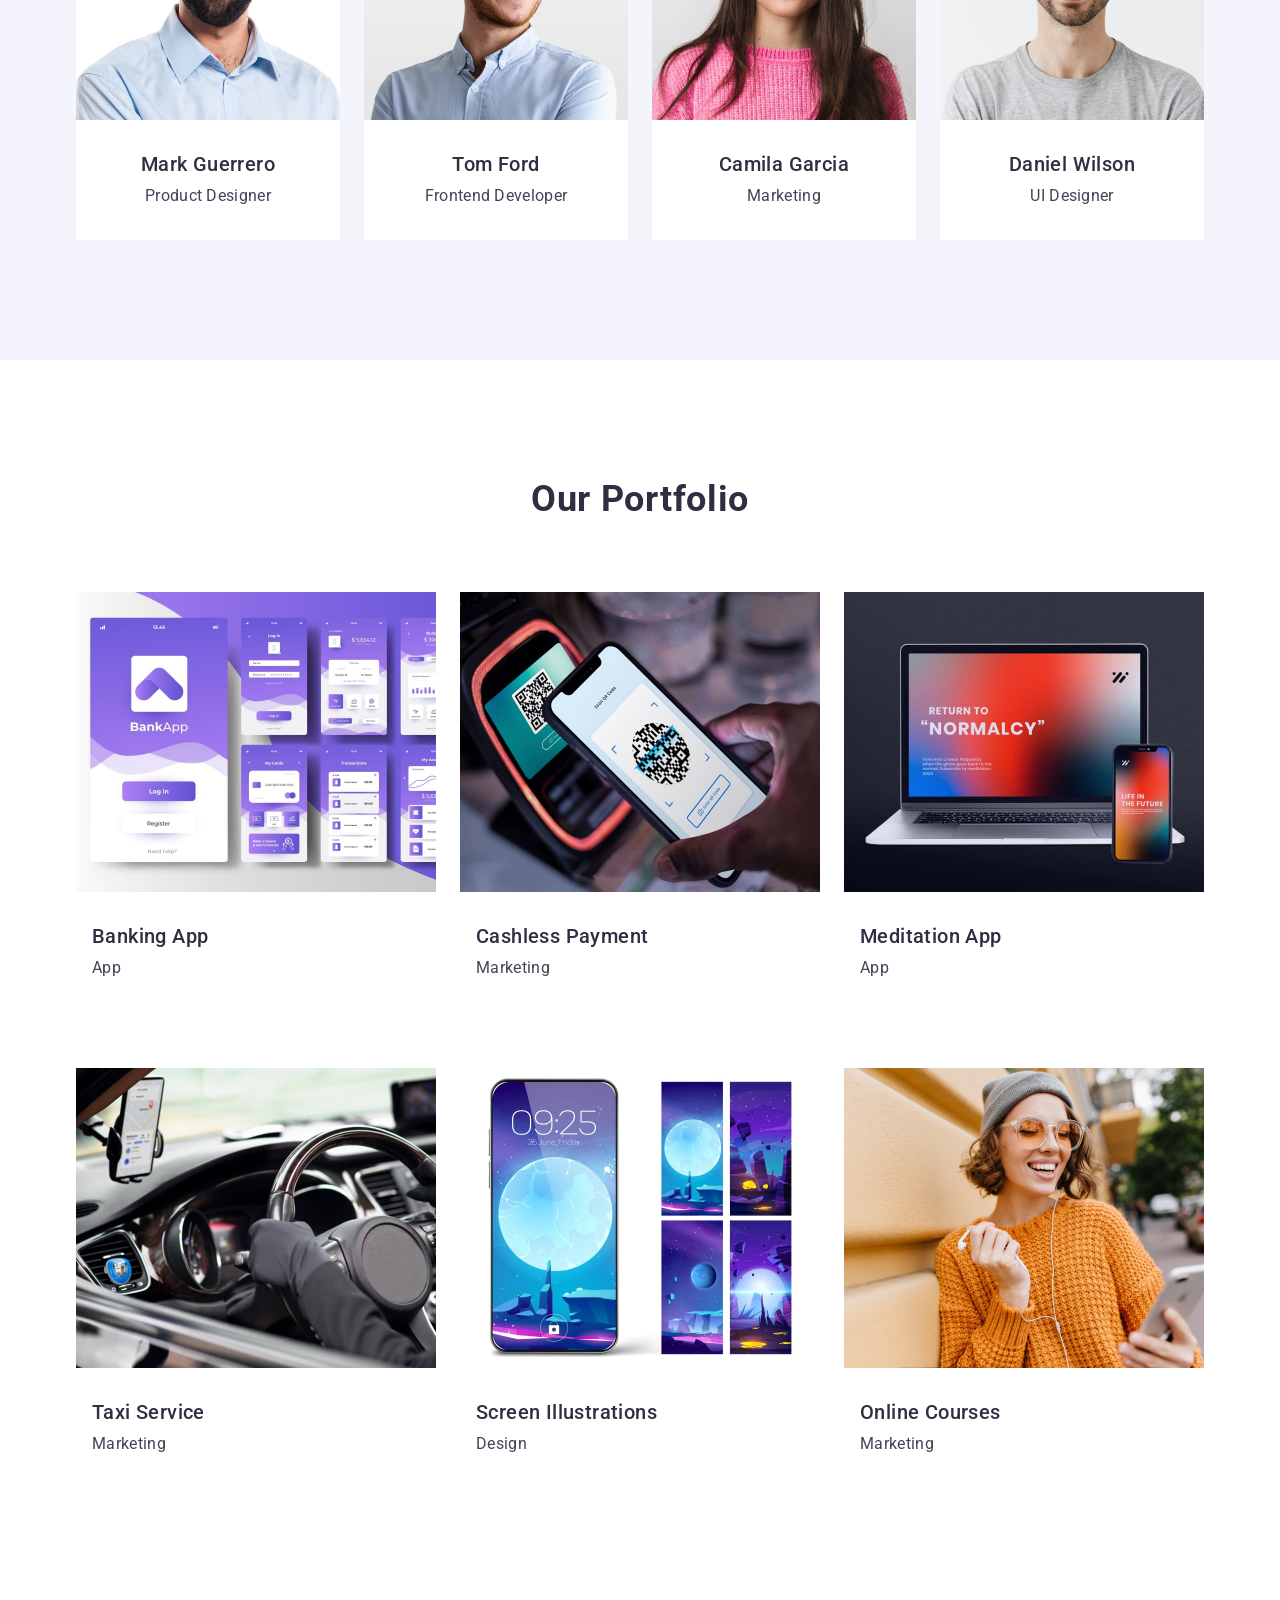
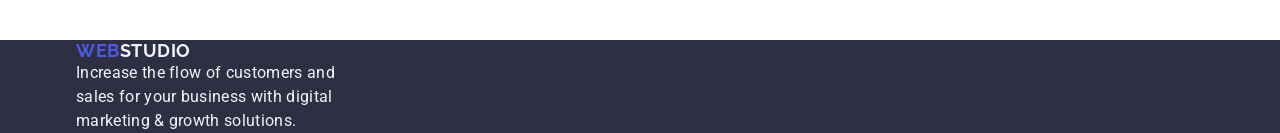
==== commit b850fe98: "Update CSS" ====
--- a/index.html
+++ b/index.html
@@ -28,184 +28,212 @@
   <body>
     <!-- HEADER -->
     <header class="page-header">
-      <nav class="nav">
-        <a href="./index.html" class="logo"
-          >Web<span class="logo-name">Studio</span></a
-        >
-        <ul class="menu">
-          <li class="menu-item">
-            <a href="./index.html" class="menu-link" target="_blank">Studio</a>
-          </li>
-          <li class="menu-item">
-            <a href="" class="menu-link" target="_blank">Contacts</a>
-          </li>
-          <li class="menu-item">
-            <a href="" class="menu-link" target="_blank">Portfolio</a>
-          </li>
-        </ul>
-      </nav>
-      <address class="address">
-        <ul class="address-list">
-          <li class="address-item">
-            <a href="mailto:info@devstudio.com" class="address-link"
-              >info@devstudio.com</a
-            >
-          </li>
-          <li class="address-item">
-            <a class="address-link" href="tel:+110001111111"
-              >+11 (000) 111-11-11</a
-            >
-          </li>
-        </ul>
-      </address>
+      <div class="container header-container">
+        <nav class="nav">
+          <a href="./index.html" class="logo"
+            >Web<span class="logo-name">Studio</span></a
+          >
+          <ul class="menu">
+            <li class="menu-item">
+              <a href="./index.html" class="menu-link" target="_blank"
+                >Studio</a
+              >
+            </li>
+            <li class="menu-item">
+              <a href="" class="menu-link" target="_blank">Contacts</a>
+            </li>
+            <li class="menu-item">
+              <a href="" class="menu-link" target="_blank">Portfolio</a>
+            </li>
+          </ul>
+        </nav>
+        <address class="address">
+          <ul class="address-list">
+            <li class="address-item">
+              <a href="mailto:info@devstudio.com" class="address-link"
+                >info@devstudio.com</a
+              >
+            </li>
+            <li class="address-item">
+              <a class="address-link" href="tel:+110001111111"
+                >+11 (000) 111-11-11</a
+              >
+            </li>
+          </ul>
+        </address>
+      </div>
     </header>
     <!-- HERO -->
     <main>
       <section class="hero">
-        <h1 class="title-hero">Effective Solutions for Your Business</h1>
-        <button class="button-hero" type="button">Order Service</button>
+        <div class="container">
+          <h1 class="title-hero">Effective Solutions for Your Business</h1>
+          <button class="button-hero" type="button">Order Service</button>
+        </div>
       </section>
 
       <!-- VALUES -->
       <section class="values">
-        <h2 hidden>Values</h2>
-        <ul class="values-menu">
-          <li class="values-item">
-            <h3 class="values-title">Strategy</h3>
-            <p class="values-text">
-              Our goal is to identify the business problem to walk away with the
-              perfect and creative solution.
-            </p>
-          </li>
-          <li class="values-item">
-            <h3 class="values-title">Punctuality</h3>
-            <p class="values-text">
-              Bring the key message to the brand's audience for the best price
-              within the shortest possible time.
-            </p>
-          </li>
-          <li class="values-item">
-            <h3 class="values-title">Diligence</h3>
-            <p class="values-text">
-              Research and confirm brands that present the strongest digital
-              growth opportunities and minimize risk.
-            </p>
-          </li>
-          <li class="values-item">
-            <h3 class="values-title">Technologies</h3>
-            <p class="values-text">
-              Design practice focused on digital experiences. We bring forth a
-              deep passion for problem-solving.
-            </p>
-          </li>
-        </ul>
+        <div class="container">
+          <h2 hidden>Values</h2>
+          <ul class="values-menu">
+            <li class="values-item">
+              <h3 class="values-title">Strategy</h3>
+              <p class="values-text">
+                Our goal is to identify the business problem to walk away with
+                the perfect and creative solution.
+              </p>
+            </li>
+            <li class="values-item">
+              <h3 class="values-title">Punctuality</h3>
+              <p class="values-text">
+                Bring the key message to the brand's audience for the best price
+                within the shortest possible time.
+              </p>
+            </li>
+            <li class="values-item">
+              <h3 class="values-title">Diligence</h3>
+              <p class="values-text">
+                Research and confirm brands that present the strongest digital
+                growth opportunities and minimize risk.
+              </p>
+            </li>
+            <li class="values-item">
+              <h3 class="values-title">Technologies</h3>
+              <p class="values-text">
+                Design practice focused on digital experiences. We bring forth a
+                deep passion for problem-solving.
+              </p>
+            </li>
+          </ul>
+        </div>
       </section>
       <!-- OUR TEAM -->
-      <section class="team">
-        <h2 class="title-team">Our Team</h2>
-        <ul class="team-list">
-          <li class="team-item">
-            <img
-              class="team-img"
-              src="./images/Mark.jpg"
-              alt="Mark photo"
-              width="264"
-              height="260"
-            />
-            <h3 class="team-name">Mark Guerrero</h3>
-            <p class="team-position">Product Designer</p>
-          </li>
-          <li class="team-item">
-            <img
-              class="team-img"
-              src="./images/Tom.jpg"
-              alt="Tom photo"
-              width="264"
-              height="260"
-            />
-            <h3 class="team-name">Tom Ford</h3>
-            <p class="team-position">Frontend Developer</p>
-          </li>
-
-          <li class="team-item">
-            <img
-              class="team-img"
-              src="./images/Camila.jpg"
-              alt="Camila photo"
-              width="264"
-              height="260"
-            />
-            <h3 class="team-name">Camila Garcia</h3>
-            <p class="team-position">Marketing</p>
-          </li>
-          <li class="team-item">
-            <img
-              class="team-img"
-              src="./images/Daniel.jpg"
-              alt="Daniel photo"
-              width="264"
-              height="260"
-            />
-            <h3 class="team-name">Daniel Wilson</h3>
-            <p class="team-position">UI Designer</p>
-          </li>
-        </ul>
+      <section class="team section">
+        <div class="container">
+          <h2 class="title-team">Our Team</h2>
+          <ul class="team-list">
+            <li class="team-item">
+              <img
+                class="team-img"
+                src="./images/Mark.jpg"
+                alt="Mark photo"
+                width="264"
+                height="260"
+              />
+              <div class="team-np">
+                <h3 class="team-name">Mark Guerrero</h3>
+                <p class="team-position">Product Designer</p>
+              </div>
+            </li>
+            <li class="team-item">
+              <img
+                class="team-img"
+                src="./images/Tom.jpg"
+                alt="Tom photo"
+                width="264"
+                height="260"
+              />
+              <div class="team-np">
+                <h3 class="team-name">Tom Ford</h3>
+                <p class="team-position">Frontend Developer</p>
+              </div>
+            </li>
+
+            <li class="team-item">
+              <img
+                class="team-img"
+                src="./images/Camila.jpg"
+                alt="Camila photo"
+                width="264"
+                height="260"
+              />
+              <div class="team-np">
+                <h3 class="team-name">Camila Garcia</h3>
+                <p class="team-position">Marketing</p>
+              </div>
+            </li>
+            <li class="team-item">
+              <img
+                class="team-img"
+                src="./images/Daniel.jpg"
+                alt="Daniel photo"
+                width="264"
+                height="260"
+              />
+              <div class="team-np">
+                <h3 class="team-name">Daniel Wilson</h3>
+                <p class="team-position">UI Designer</p>
+              </div>
+            </li>
+          </ul>
+        </div>
       </section>
       <!-- OUR PORTFOLIO -->
-      <section class="partfolio">
-        <h2 class="portfolio-title">Our Portfolio</h2>
-        <ul class="portfolio-list">
-          <li class="portfolio-item">
-            <img src="./images/Bank.jpg" alt="Banking App" width="360" />
-
-            <h3 class="portfolio-subtitle">Banking App</h3>
-            <p class="portfolio-text">App</p>
-          </li>
-          <li class="portfolio-item">
-            <img src="./images/Cash.jpg" alt="Mobile phone" width="360" />
-
-            <h3 class="portfolio-subtitle">Cashless Payment</h3>
-            <p class="portfolio-text">Marketing</p>
-          </li>
-
-          <li class="portfolio-item">
-            <img src="./images/Meditation.jpg" alt="Laptop" width="360" />
-
-            <h3 class="portfolio-subtitle">Meditation App</h3>
-            <p class="portfolio-text">App</p>
-          </li>
-
-          <li class="portfolio-item">
-            <img src="./images/Taxi.jpg" alt="Car" width="360" />
-
-            <h3 class="portfolio-subtitle">Taxi Service</h3>
-            <p class="portfolio-text">Marketing</p>
-          </li>
-          <li class="portfolio-item">
-            <img src="./images/Screen.jpg" alt="Devided screen" width="360" />
-
-            <h3 class="portfolio-subtitle">Screen Illustrations</h3>
-            <p class="portfolio-text">Design</p>
-          </li>
-          <li class="portfolio-item">
-            <img src="./images/Courses.jpg" alt="Girl" width="360" />
-
-            <h3 class="portfolio-subtitle">Online Courses</h3>
-            <p class="portfolio-text">Marketing</p>
-          </li>
-        </ul>
+      <section class="partfolio section">
+        <div class="container">
+          <h2 class="portfolio-title">Our Portfolio</h2>
+          <ul class="portfolio-list">
+            <li class="portfolio-item">
+              <img src="./images/Bank.jpg" alt="Banking App" width="360" />
+              <div class="portfolio-st">
+                <h3 class="portfolio-subtitle">Banking App</h3>
+                <p class="portfolio-text">App</p>
+              </div>
+            </li>
+            <li class="portfolio-item">
+              <img src="./images/Cash.jpg" alt="Mobile phone" width="360" />
+              <div class="portfolio-st">
+                <h3 class="portfolio-subtitle">Cashless Payment</h3>
+                <p class="portfolio-text">Marketing</p>
+              </div>
+            </li>
+
+            <li class="portfolio-item">
+              <img src="./images/Meditation.jpg" alt="Laptop" width="360" />
+              <div class="portfolio-st">
+                <h3 class="portfolio-subtitle">Meditation App</h3>
+                <p class="portfolio-text">App</p>
+              </div>
+            </li>
+
+            <li class="portfolio-item">
+              <img src="./images/Taxi.jpg" alt="Car" width="360" />
+              <div class="portfolio-st">
+                <h3 class="portfolio-subtitle">Taxi Service</h3>
+                <p class="portfolio-text">Marketing</p>
+              </div>
+            </li>
+            <li class="portfolio-item">
+              <img src="./images/Screen.jpg" alt="Devided screen" width="360" />
+              <div class="portfolio-st">
+                <h3 class="portfolio-subtitle">Screen Illustrations</h3>
+                <p class="portfolio-text">Design</p>
+              </div>
+            </li>
+            <li class="portfolio-item">
+              <img src="./images/Courses.jpg" alt="Girl" width="360" />
+              <div class="portfolio-st">
+                <h3 class="portfolio-subtitle">Online Courses</h3>
+                <p class="portfolio-text">Marketing</p>
+              </div>
+            </li>
+          </ul>
+        </div>
       </section>
     </main>
     <!-- FOOTER -->
     <footer class="footer">
-      <a href="./index.html" class="logo"
-        >Web<span class="logo-footer">Studio</span></a
-      >
-      <p class="footer-text">
-        Increase the flow of customers and <br />
-        sales for your business with digital<br />
-        marketing & growth solutions.
-      </p>
+      <div class="container">
+        <a href="./index.html" class="logo"
+          >Web<span class="logo-footer">Studio</span></a
+        >
+        <p class="footer-text">
+          Increase the flow of customers and <br />
+          sales for your business with digital<br />
+          marketing & growth solutions.
+        </p>
+      </div>
     </footer>
   </body>
 </html>
--- a/css/styles.css
+++ b/css/styles.css
@@ -2,16 +2,63 @@
   font-family: "Roboto", sans-serif;
   color: #434455;
   background-color: #ffffff;
+}
+h1,
+h2,
+h3,
+h4,
+h5,
+h6,
+p {
+  margin: 0;
 }
 
 ol,
 ul {
   list-style: none;
+  margin: 0;
+  padding-left: 0;
+}
+img {
+  display: block;
+  max-width: 100%;
+   height: auto;
 }
 a {
   text-decoration: none;
 }
+.section {
+  padding-top: 120px;
+  padding-bottom: 120px;
+}
+/* ------------------------------------------------------
+======================================================= */
 /* HEADER */
+
+.container {
+  max-width: 1158px;
+  padding: 0 15px;
+  margin: 0 auto;
+}
+
+.menu {
+  display: flex;
+  align-items: center;
+}
+.header-container {
+  display: flex;
+  justify-content: space-between;
+  align-items: center;
+}
+.nav {
+  display: flex;
+  align-items: center;
+}
+
+.page-header {
+  padding-top: 24px;
+  padding-bottom: 24px;
+}
 .logo {
   font-family: "Raleway", sans-serif;
   font-size: 18px;
@@ -20,6 +67,7 @@
   letter-spacing: 0.03em;
   text-transform: uppercase;
   color: #4d5ae5;
+  margin-right: 76px;
 }
 
 .logo-name {
@@ -38,8 +86,11 @@
   line-height: 1.5;
   letter-spacing: 0.02em;
   color: #2e2f42;
-}
-
+  padding-top: 24px;
+}
+.menu-item:not(:last-child) {
+  margin-right: 40px;
+}
 .menu-item .menu-link:focus,
 .menu-item .menu-link:hover {
   color: #404bbf;
@@ -53,13 +104,16 @@
 .address {
   font-style: normal;
 }
-
+.address-list {
+  display: flex;
+}
 .address-link {
   font-size: 16px;
   font-weight: 400;
   line-height: 1.5;
   letter-spacing: 0.02em;
   color: #434455;
+  margin-left: 40px;
 }
 
 .address-link:hover,
@@ -67,8 +121,10 @@
   color: #404bbf;
 }
 
+/* HERO */
 .hero {
   background-color: #2e2f42;
+  padding: 188px 472px 292px 472px;
 }
 .title-hero {
   font-size: 56px;
@@ -77,6 +133,9 @@
   letter-spacing: 0.02em;
   text-align: center;
   color: #fff;
+  max-width: 496px;
+  padding-bottom: 48px;
+  margin: 0 auto;
 }
 
 .button-hero {
@@ -87,6 +146,10 @@
   background-color: #4d5ae5;
   color: #fff;
   cursor: pointer;
+  padding: 16px 32px;
+  min-width: 169px;
+  border-radius: 4px;
+  box-shadow: 0 4px 4px 0 rgba(0, 0, 0, 0.15);
 }
 
 .button-hero:focus,
@@ -96,6 +159,8 @@
 /* VALUES */
 .values {
   background-color: #ffffff;
+  padding-top: 112px;
+  padding-bottom: 120px;
 }
 .values-title {
   font-size: 20px;
@@ -104,7 +169,10 @@
   letter-spacing: 0.02em;
   color: #2e2f42;
 }
-
+.values-menu {
+  display: flex;
+  justify-content: space-between;
+}
 .values-text {
   font-size: 16px;
   font-weight: 400;
@@ -118,17 +186,29 @@
 }
 .team-item {
   background-color: #ffffff;
-}
+  flex-basis: calc((100%-3*24)/4);
+
+ 
+}
+
 .title-team {
   font-size: 36px;
-  line-height: 1.11;
+  line-height: 1.11;a
   font-weight: 700;
   letter-spacing: 0.02em;
   text-transform: capitalize;
   text-align: center;
   color: #2e2f42;
-}
-
+  margin-bottom: 72px;
+}
+.team-list {
+  display: flex;
+  flex-wrap: wrap;
+    gap: 24px;
+}
+.team-np{
+  padding: 32px 16px;
+}
 .team-name {
   font-size: 20px;
   font-weight: 500;
@@ -136,6 +216,8 @@
   letter-spacing: 0.02em;
   text-align: center;
   color: #2e2f42;
+  margin-bottom: 8px;
+ 
 }
 .team-position {
   font-size: 16px;
@@ -144,11 +226,21 @@
   letter-spacing: 0.02em;
   text-align: center;
   color: #434455;
+ 
 }
 /* OUR PORTFOLIO */
 .partfolio {
   background-color: #ffffff;
 }
+.portfolio-item {
+  flex-basis: calc((100%-2*24)/3);
+  
+}
+.portfolio-st{
+  padding-top: 32px;
+  padding-left: 16px;
+  padding-bottom: 64px;
+}
 .portfolio-title {
   font-size: 36px;
   font-weight: 700;
@@ -157,14 +249,20 @@
   text-transform: capitalize;
   text-align: center;
   color: #2e2f42;
-}
-
+  margin-bottom: 72px;
+}
+.portfolio-list {
+  display: flex;
+  flex-wrap: wrap;
+  gap: 24px;
+}
 .portfolio-subtitle {
   font-size: 20px;
   font-weight: 500;
   line-height: 1.2;
   letter-spacing: 0.02em;
   color: #2e2f42;
+  margin-bottom: 8px;
 }
 
 .portfolio-text {
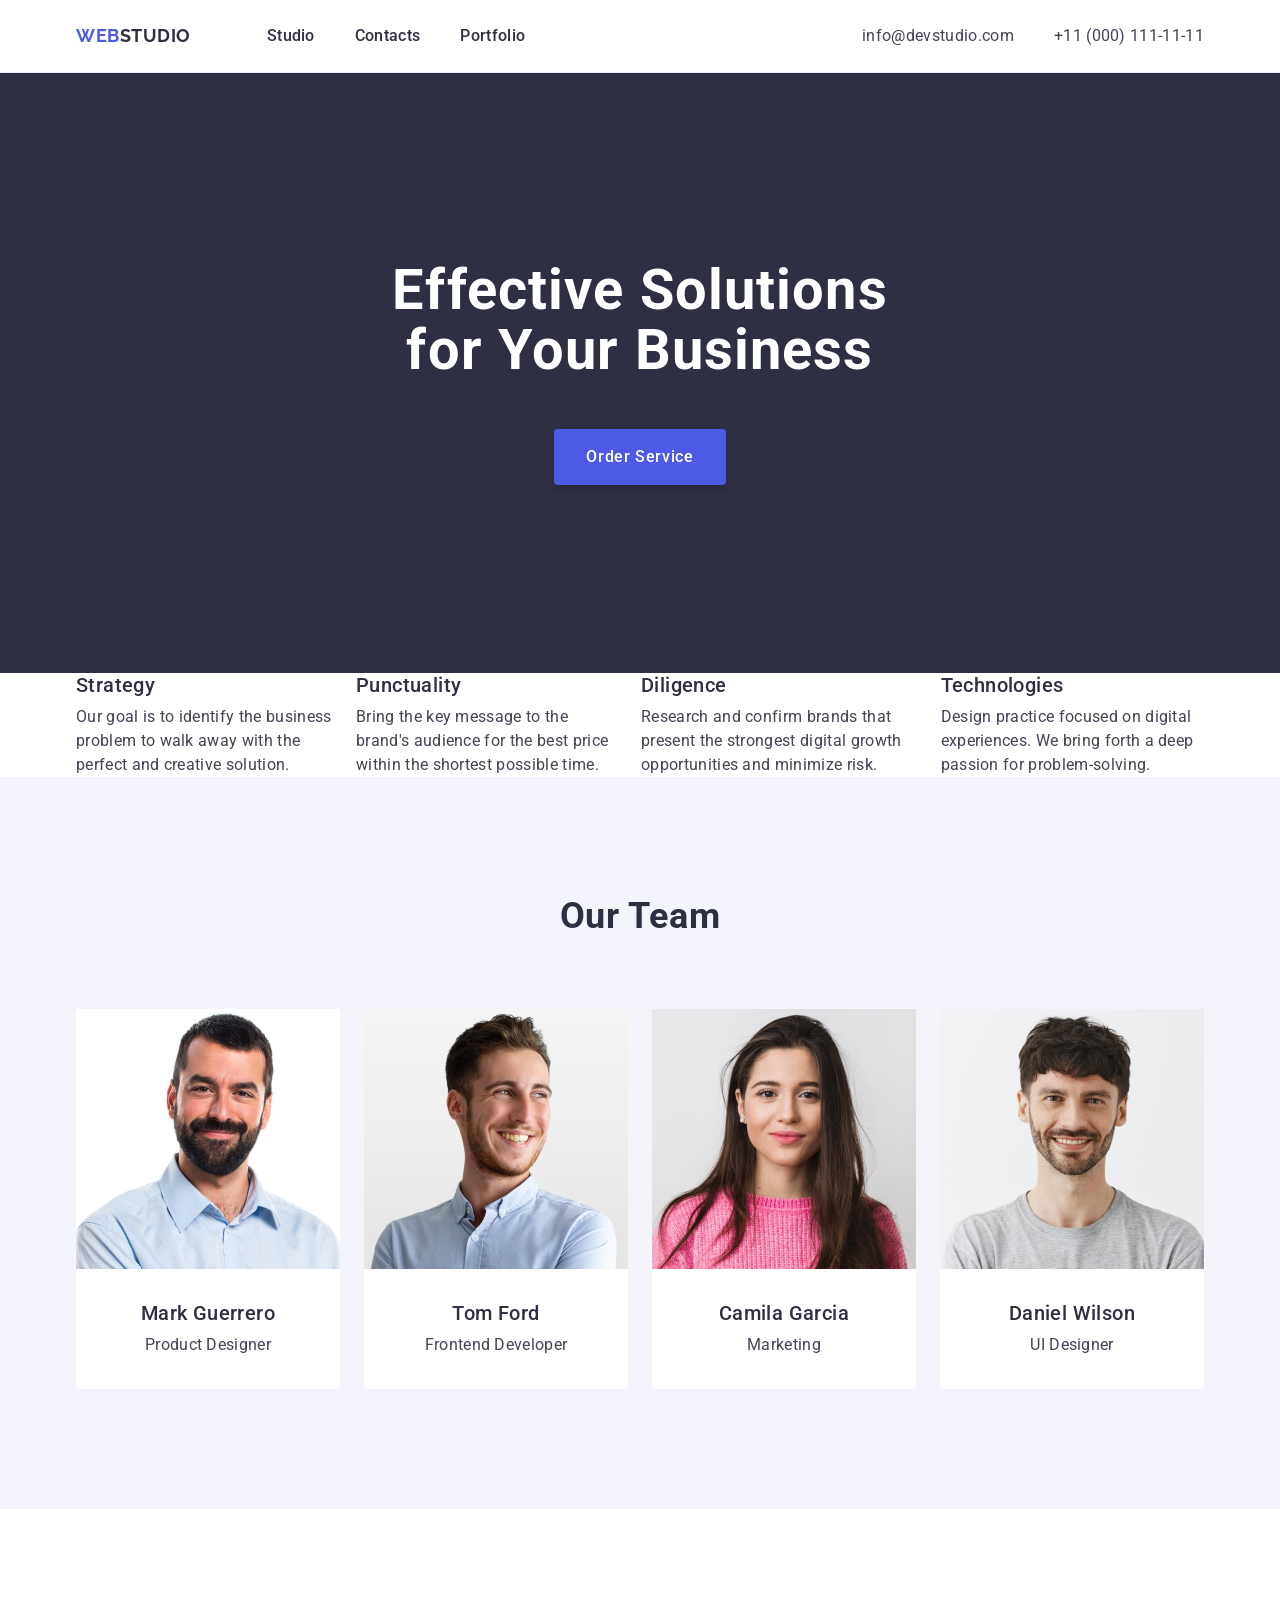
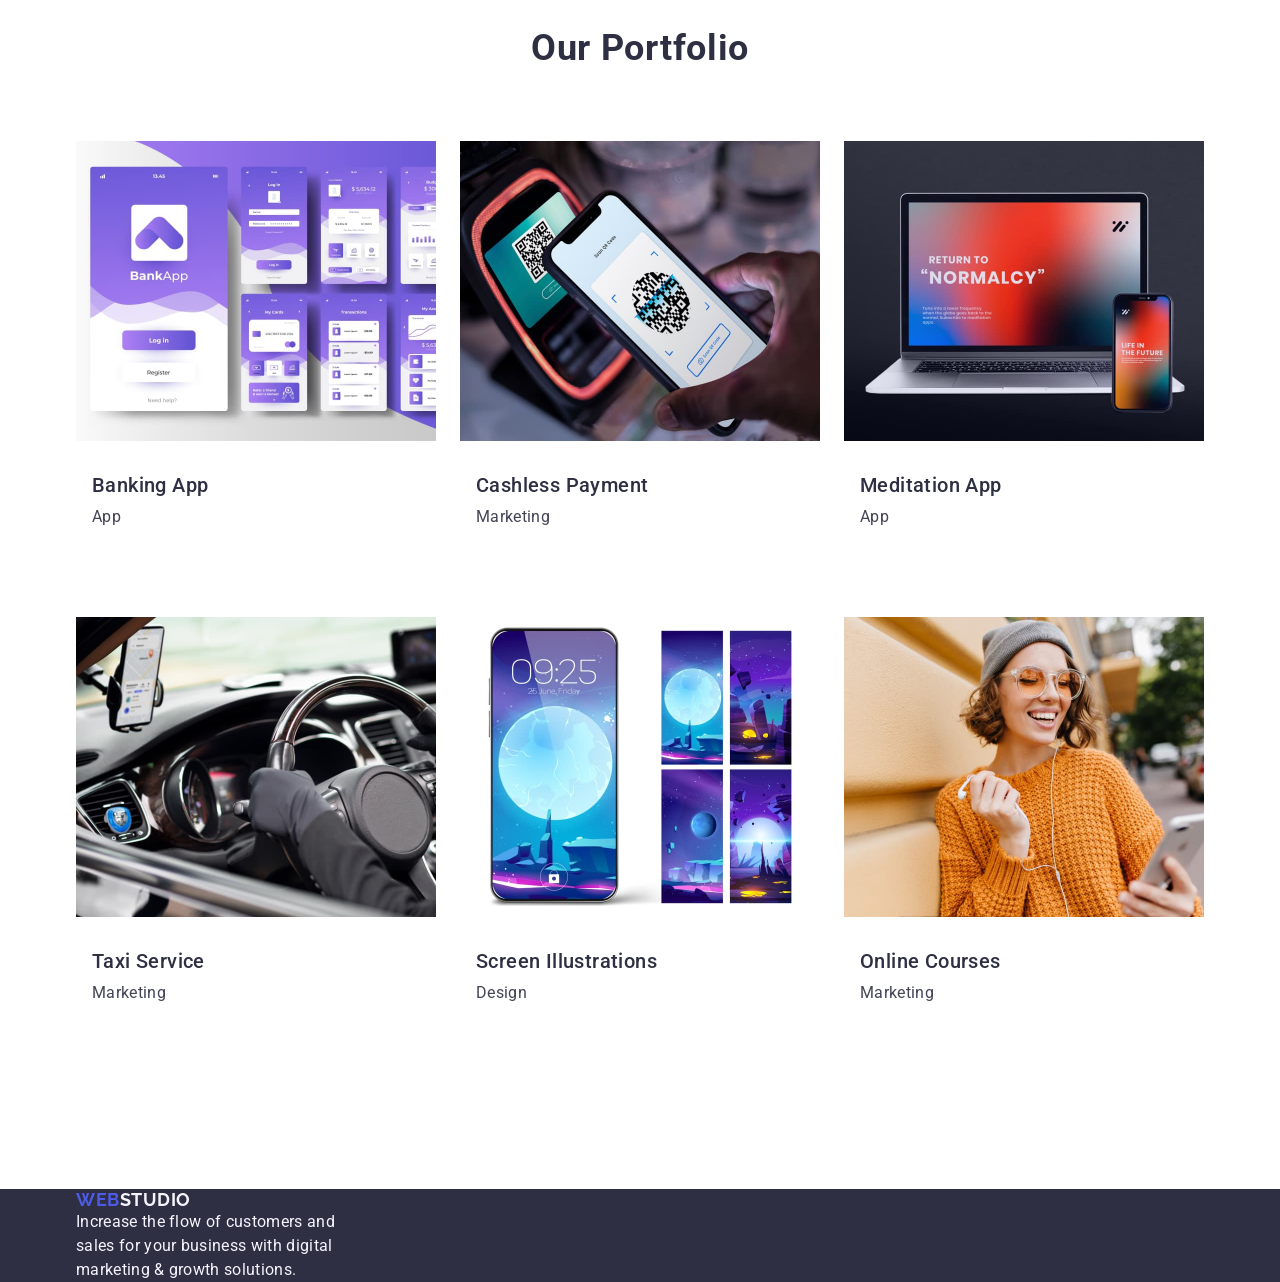
==== commit 30b49504: "Update" ====
--- a/index.html
+++ b/index.html
@@ -75,7 +75,7 @@
       <!-- VALUES -->
       <section class="values">
         <div class="container">
-          <h2 hidden>Values</h2>
+          <h2 hidden class="visually-hidden">Values</h2>
           <ul class="values-menu">
             <li class="values-item">
               <h3 class="values-title">Strategy</h3>
--- a/css/styles.css
+++ b/css/styles.css
@@ -56,8 +56,7 @@
 }
 
 .page-header {
-  padding-top: 24px;
-  padding-bottom: 24px;
+   border-bottom: 1px solid #e7e9fc;
 }
 .logo {
   font-family: "Raleway", sans-serif;
@@ -79,14 +78,21 @@
   text-transform: uppercase;
   color: #2e2f42;
 }
-
+.menu-item{
+    padding-bottom: 24px;
+      padding-top: 24px;
+   
+}
 .menu-link {
   font-size: 16px;
   font-weight: 500;
   line-height: 1.5;
   letter-spacing: 0.02em;
   color: #2e2f42;
-  padding-top: 24px;
+   padding-top: 24px;
+  padding-bottom: 24px;
+   
+   
 }
 .menu-item:not(:last-child) {
   margin-right: 40px;
@@ -106,6 +112,7 @@
 }
 .address-list {
   display: flex;
+  gap: 40px;
 }
 .address-link {
   font-size: 16px;
@@ -113,8 +120,10 @@
   line-height: 1.5;
   letter-spacing: 0.02em;
   color: #434455;
-  margin-left: 40px;
-}
+  
+}
+
+
 
 .address-link:hover,
 .address-link:focus {
@@ -124,7 +133,7 @@
 /* HERO */
 .hero {
   background-color: #2e2f42;
-  padding: 188px 472px 292px 472px;
+  padding: 188px 0;
 }
 .title-hero {
   font-size: 56px;
@@ -139,6 +148,7 @@
 }
 
 .button-hero {
+  display: block;
   font-size: 16px;
   font-weight: 500;
   line-height: 1.5;
@@ -147,7 +157,10 @@
   color: #fff;
   cursor: pointer;
   padding: 16px 32px;
+  margin: 0 auto;
+  height: 56px;
   min-width: 169px;
+  border: none;
   border-radius: 4px;
   box-shadow: 0 4px 4px 0 rgba(0, 0, 0, 0.15);
 }
@@ -157,9 +170,11 @@
   background-color: #404bbf;
 }
 /* VALUES */
+
+.visually-hidden
 .values {
   background-color: #ffffff;
-  padding-top: 112px;
+  padding-top: 120px;
   padding-bottom: 120px;
 }
 .values-title {
@@ -168,11 +183,16 @@
   line-height: 1.2;
   letter-spacing: 0.02em;
   color: #2e2f42;
+  margin-bottom: 8px;
 }
 .values-menu {
   display: flex;
-  justify-content: space-between;
-}
+ gap: 24px;}
+
+.values-item {
+    flex-basis: calc((100%-3*24)/4);
+}
+
 .values-text {
   font-size: 16px;
   font-weight: 400;
@@ -186,10 +206,10 @@
 }
 .team-item {
   background-color: #ffffff;
-  flex-basis: calc((100%-3*24)/4);
-
- 
-}
+    flex-basis: calc((100%-3*24)/4);
+ border-radius: 0px 0px 4px 4px;
+ }
+
 
 .title-team {
   font-size: 36px;
@@ -205,6 +225,8 @@
   display: flex;
   flex-wrap: wrap;
     gap: 24px;
+   
+    
 }
 .team-np{
   padding: 32px 16px;
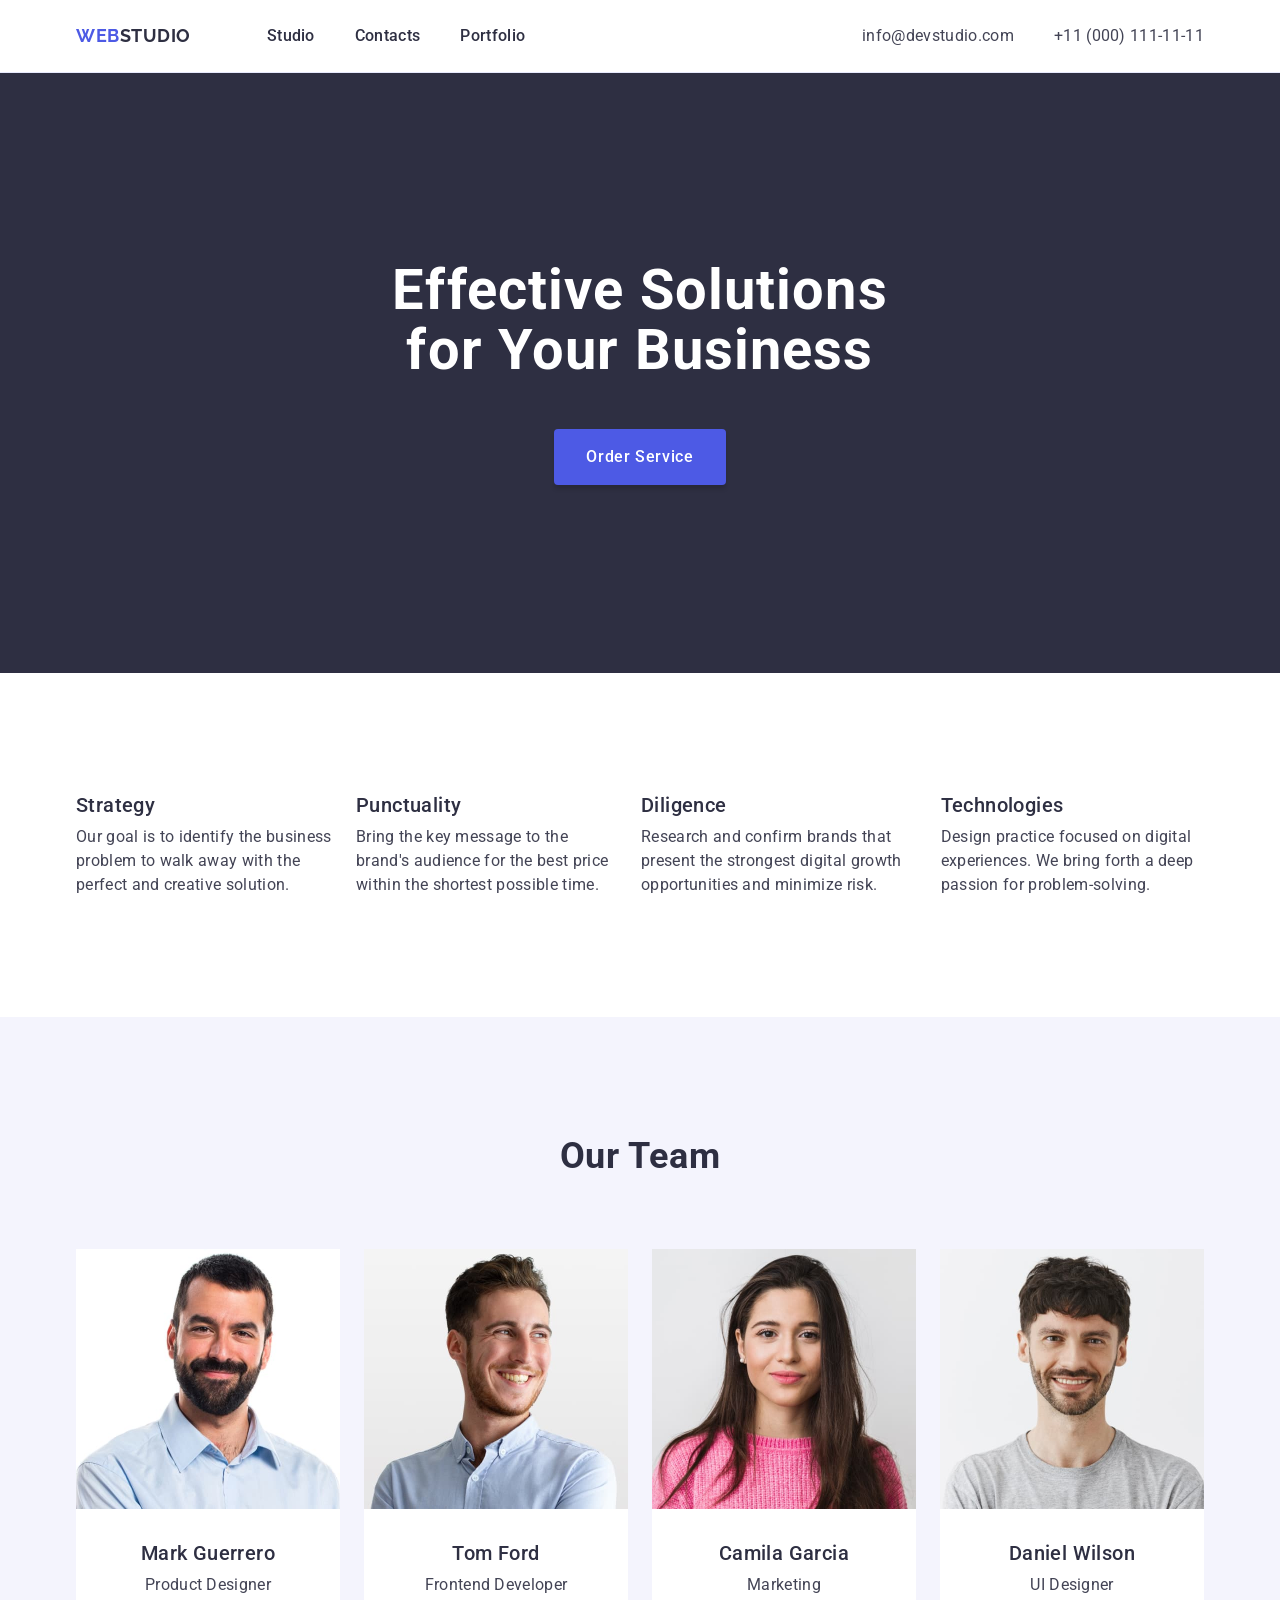
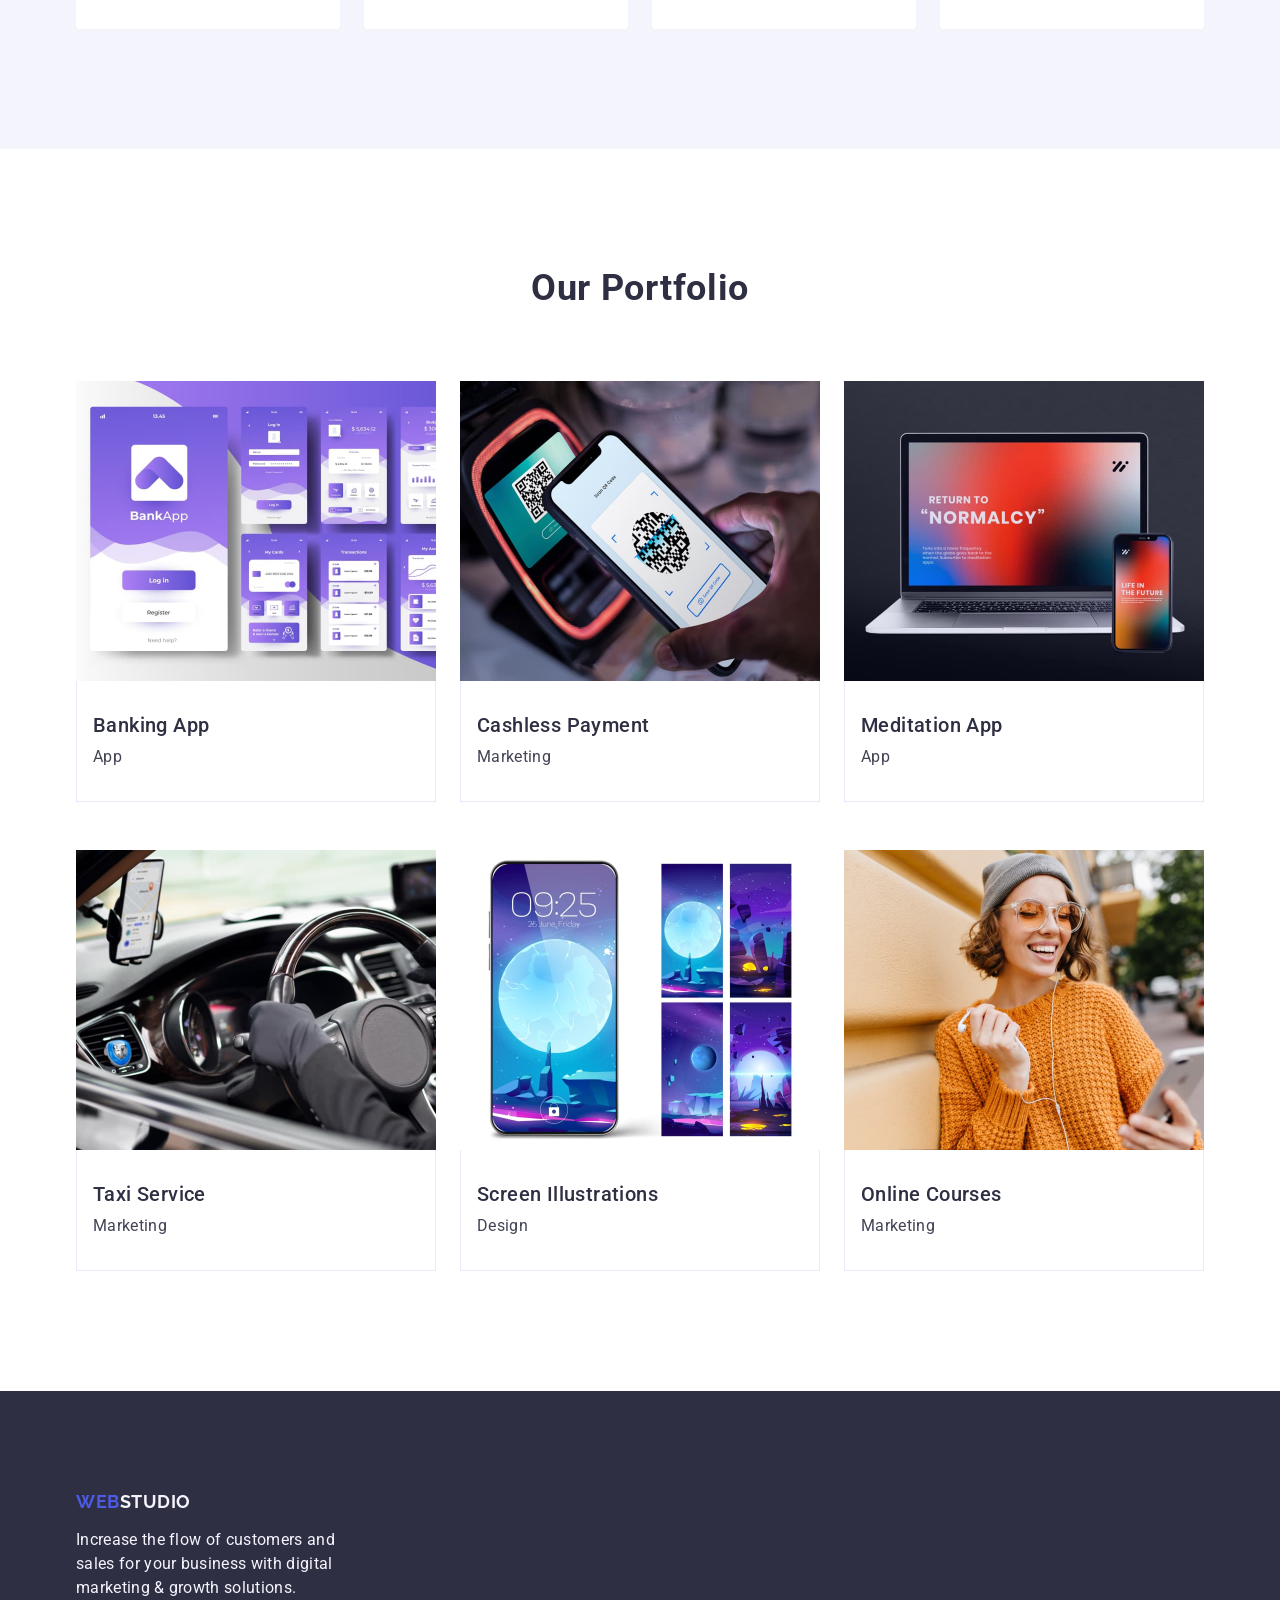
==== commit b7aa7004: "Update" ====
--- a/index.html
+++ b/index.html
@@ -225,7 +225,7 @@
     <!-- FOOTER -->
     <footer class="footer">
       <div class="container">
-        <a href="./index.html" class="logo"
+        <a href="./index.html" class="logo-down"
           >Web<span class="logo-footer">Studio</span></a
         >
         <p class="footer-text">
--- a/css/styles.css
+++ b/css/styles.css
@@ -171,7 +171,18 @@
 }
 /* VALUES */
 
-.visually-hidden
+.visually-hidden {
+  position: absolute;
+  width: 1px;
+  height: 1px;
+  margin: -1px;
+  border: 0;
+  padding: 0;
+  white-space: nowrap;
+  clip-path: inset(100%);
+  clip: rect(0 0 0 0);
+  overflow: hidden;}
+
 .values {
   background-color: #ffffff;
   padding-top: 120px;
@@ -206,7 +217,7 @@
 }
 .team-item {
   background-color: #ffffff;
-    flex-basis: calc((100%-3*24)/4);
+ flex-basis: calc((100% - 3 * 24px) / 4);
  border-radius: 0px 0px 4px 4px;
  }
 
@@ -229,7 +240,7 @@
     
 }
 .team-np{
-  padding: 32px 16px;
+  padding: 32px 0;
 }
 .team-name {
   font-size: 20px;
@@ -255,13 +266,13 @@
   background-color: #ffffff;
 }
 .portfolio-item {
-  flex-basis: calc((100%-2*24)/3);
-  
-}
-.portfolio-st{
-  padding-top: 32px;
-  padding-left: 16px;
-  padding-bottom: 64px;
+   flex-basis: calc((100% - 2 * 24px) / 3);
+   
+}
+.portfolio-st {
+  padding: 32px 16px;
+  border: 1px solid #e7e9fc;
+  border-top: none;
 }
 .portfolio-title {
   font-size: 36px;
@@ -276,7 +287,8 @@
 .portfolio-list {
   display: flex;
   flex-wrap: wrap;
-  gap: 24px;
+  column-gap: 24px;
+  row-gap: 48px;
 }
 .portfolio-subtitle {
   font-size: 20px;
@@ -297,6 +309,20 @@
 /* FOOTER */
 .footer {
   background-color: #2e2f42;
+  padding: 100px 0;
+
+}
+.logo-down{
+  font-family: "Raleway", sans-serif;
+  font-size: 18px;
+  font-weight: 700;
+  line-height: 1.17;
+  letter-spacing: 0.03em;
+  text-transform: uppercase;
+  color: #4d5ae5;
+  margin-right: 76px;
+  display: inline-block;
+  margin-bottom: 16px;
 }
 .logo-footer {
   font-family: "Raleway", sans-serif;
@@ -306,6 +332,7 @@
   letter-spacing: 0.03em;
   text-transform: uppercase;
   color: #f4f4fd;
+  
 }
 .footer-text {
   font-size: 16px;
